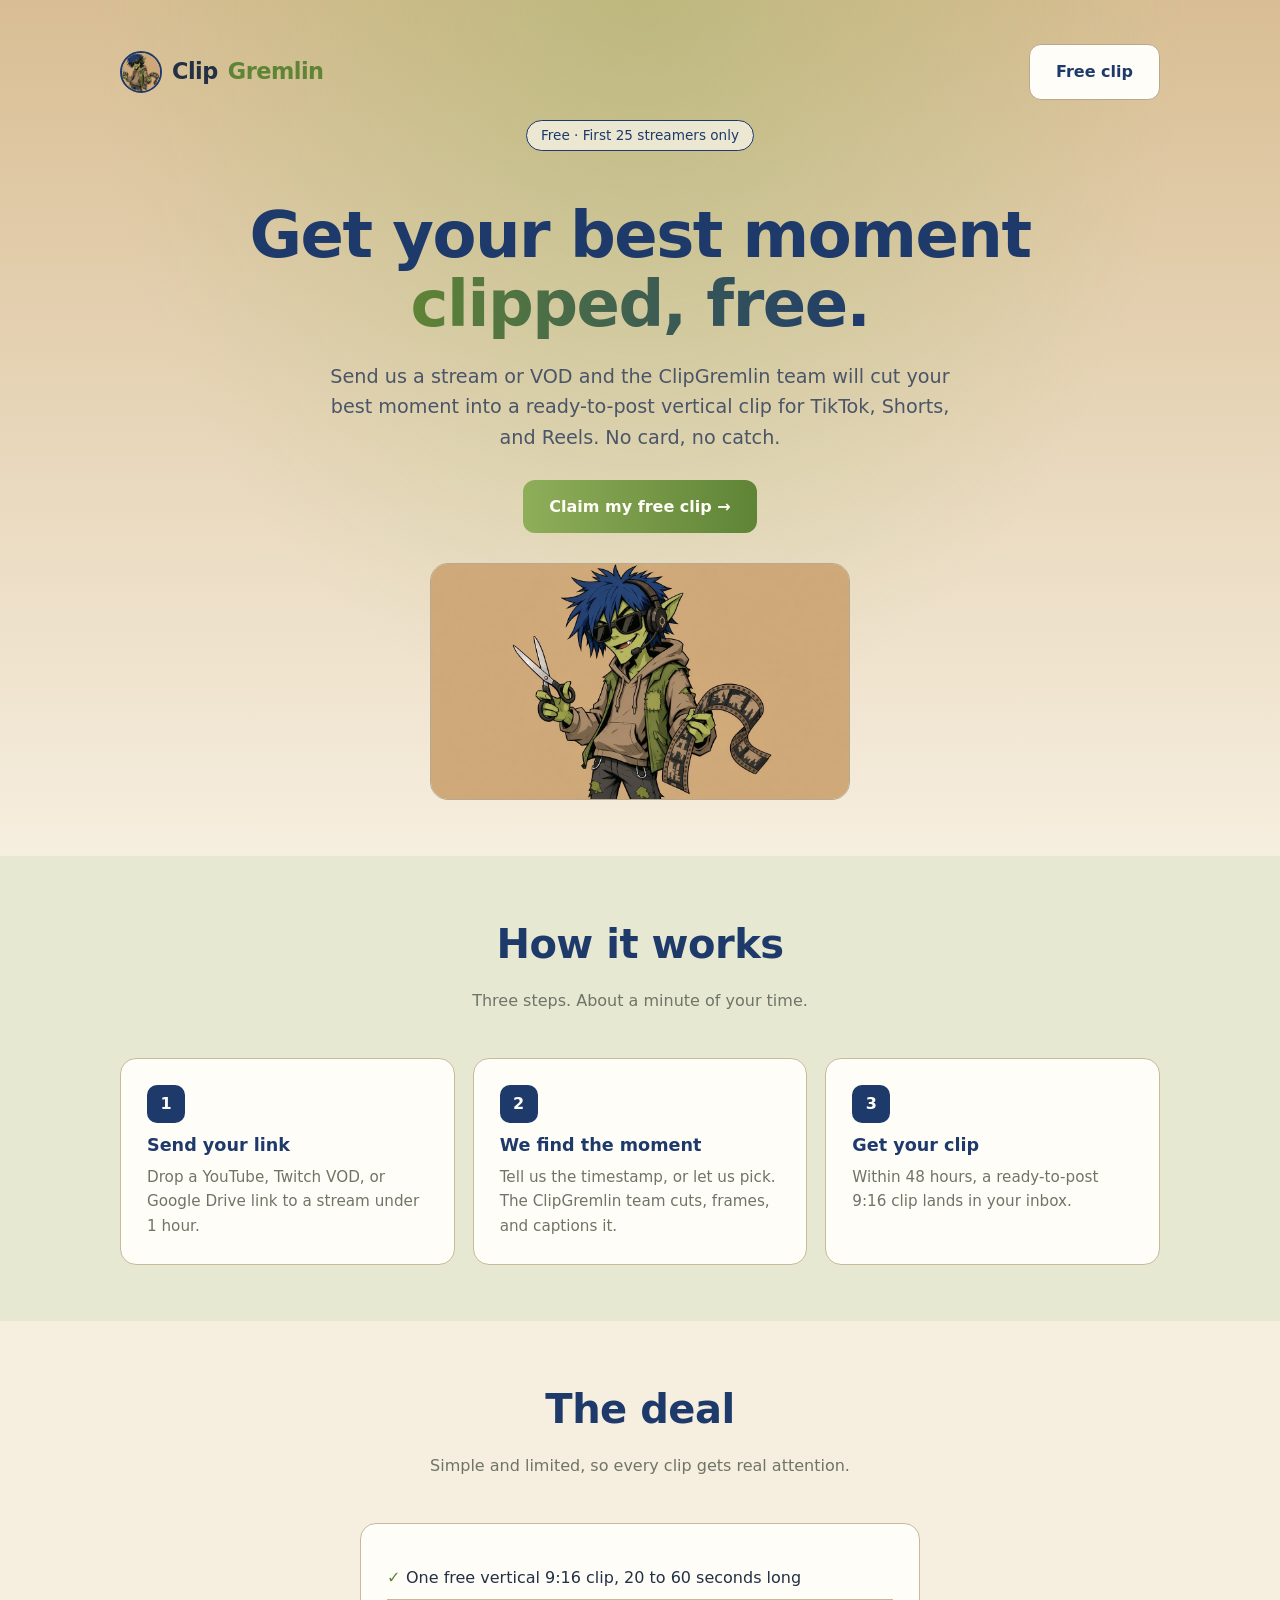
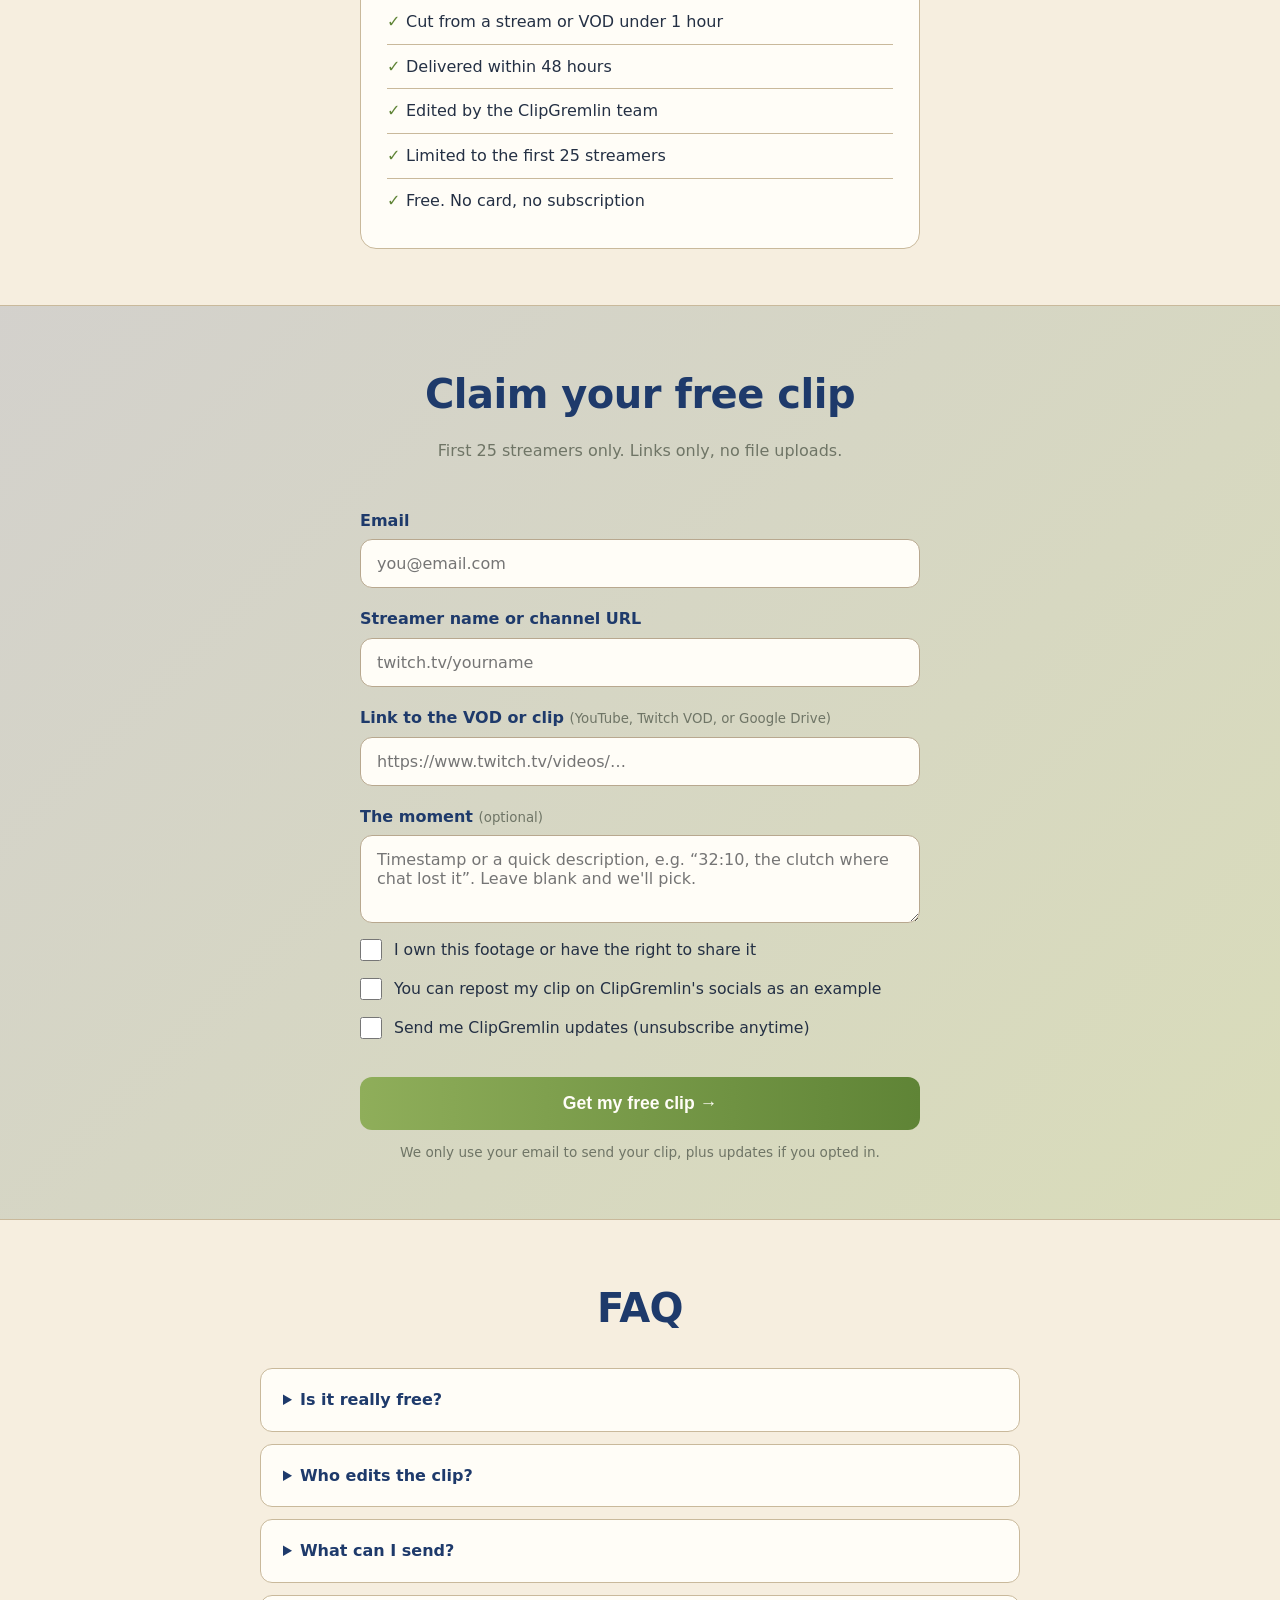
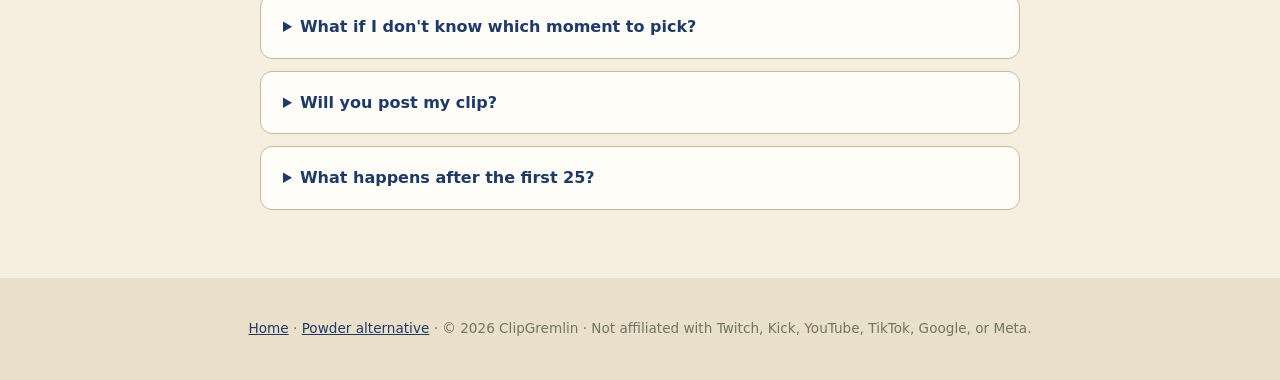
==== free-clip/index.html @ 860db97f "Add free-clip promo page (/free-clip/), homepage banner, sitemap entry [DRAFT, not published]" ====
<!DOCTYPE html><html lang="en"><head><meta charset="utf-8"><meta name="viewport" content="width=device-width,initial-scale=1">
<title>Free Clip for Streamers: Get Your Best Moment Clipped Free | ClipGremlin</title>
<meta name="description" content="Small streamer? Send us a stream or VOD under 1 hour and the ClipGremlin team will cut your best moment into a free 20–60 second vertical clip, delivered within 48 hours. First 25 streamers only.">
<link rel="canonical" href="https://clipgremlin.com/free-clip/">
<meta name="robots" content="index,follow">
<meta name="theme-color" content="#F6EEDF">
<link rel="icon" href="/favicon.ico" sizes="any"><link rel="icon" href="/favicon-32.png" type="image/png" sizes="32x32"><link rel="icon" href="/favicon.png" type="image/png" sizes="64x64"><link rel="apple-touch-icon" href="/apple-touch-icon.png">
<meta property="og:type" content="website"><meta property="og:site_name" content="ClipGremlin"><meta property="og:url" content="https://clipgremlin.com/free-clip/">
<meta property="og:title" content="Get your best moment clipped, free">
<meta property="og:description" content="One free 9:16 clip from your stream, delivered within 48 hours. First 25 streamers only.">
<meta property="og:image" content="https://clipgremlin.com/og-image.png"><meta property="og:image:width" content="1200"><meta property="og:image:height" content="630">
<meta name="twitter:card" content="summary_large_image"><meta name="twitter:site" content="@ClipGremlinHQ">
<meta name="twitter:title" content="Get your best moment clipped, free">
<meta name="twitter:description" content="One free 9:16 clip from your stream, delivered within 48 hours. First 25 streamers only.">
<meta name="twitter:image" content="https://clipgremlin.com/og-image.png">
<style>
:root{--bg:#F6EEDF;--card:#FFFDF7;--line:#C9B99B;--txt:#243044;--mut:#6F7566;--g:#8FAE5A;--p:#1E3A6B;--navy:#1E3A6B;--navy2:#24457E;--sage:#8FAE5A;--olive:#5F8436;--taupe:#B8A88F;--tan:#D9BE94;--charcoal:#2B2F36;--alt:#E6E8D2}
*{box-sizing:border-box;margin:0;padding:0}body{font-family:system-ui,-apple-system,Segoe UI,Roboto,sans-serif;background:var(--bg);color:var(--txt);line-height:1.6}
a{color:var(--olive)}.wrap{max-width:1080px;margin:0 auto;padding:0 20px}section{padding:80px 0}
nav{display:flex;justify-content:space-between;align-items:center;padding:20px 0}.logo{font-weight:900;font-size:1.4rem;letter-spacing:-.5px;color:var(--navy)}.logo span{color:var(--olive)}
.btn{display:inline-block;background:linear-gradient(90deg,var(--sage),var(--olive));color:#FFFDF7;font-weight:800;padding:14px 26px;border-radius:12px;text-decoration:none;border:0;cursor:pointer;font-size:1rem}
.btn:hover{filter:brightness(1.08);background:linear-gradient(90deg,var(--navy),var(--navy2));color:#FFFDF7}.ghost{background:#FFFDF7;border:1px solid var(--taupe);color:var(--navy)}
.hero{text-align:center;padding:70px 0 90px;background:radial-gradient(ellipse at top,rgba(143,174,90,.38),transparent 60%),linear-gradient(180deg,#D9BE94,#F6EEDF)}
.tag{display:inline-block;border:1px solid var(--navy);color:var(--navy);background:rgba(255,253,247,.65);padding:4px 14px;border-radius:99px;font-size:.85rem;margin-bottom:22px}
h1{font-size:clamp(2.2rem,6vw,4rem);line-height:1.08;font-weight:900;letter-spacing:-1.5px;color:var(--navy)}h1 em{font-style:normal;background:linear-gradient(90deg,var(--olive),var(--navy));-webkit-background-clip:text;background-clip:text;color:transparent}
.sub{color:#4A5568;font-size:1.2rem;max-width:640px;margin:22px auto 34px}h2{font-size:clamp(1.7rem,4vw,2.5rem);font-weight:900;text-align:center;margin-bottom:12px;letter-spacing:-.5px;color:var(--navy)}
.lead{text-align:center;color:var(--mut);max-width:620px;margin:0 auto 44px}.grid{display:grid;gap:18px;grid-template-columns:repeat(auto-fit,minmax(240px,1fr))}
.card{background:var(--card);border:1px solid var(--line);border-radius:16px;padding:26px}.card h3{margin:8px 0 6px;font-size:1.1rem;color:var(--navy)}.card p{color:var(--mut);font-size:.95rem}.ic{font-size:1.8rem}
.step{position:relative}.num{width:38px;height:38px;border-radius:10px;background:var(--navy);color:#FFFDF7;display:grid;place-items:center;font-weight:900}
.plats{color:#4A5568;margin-top:26px;font-size:.9rem}.price{max-width:440px;margin:0 auto;text-align:center;border:2px solid var(--olive);box-shadow:0 0 60px rgba(143,174,90,.35)}
.amt{font-size:3.6rem;font-weight:900;color:var(--navy)}.amt small{font-size:1rem;color:var(--mut)}.price ul{list-style:none;text-align:left;margin:22px 0}.price li{padding:6px 0;border-bottom:1px solid var(--line)}.price li:before{content:"✓ ";color:var(--olive);font-weight:900}
details{background:var(--card);border:1px solid var(--line);border-radius:12px;padding:18px 22px;margin-bottom:12px;max-width:760px;margin-left:auto;margin-right:auto}summary{cursor:pointer;font-weight:700;color:var(--navy)}details p{color:var(--mut);margin-top:10px}
form{display:flex;gap:10px;max-width:480px;margin:0 auto;flex-wrap:wrap;justify-content:center}input[type=email],select{flex:1;min-width:220px;padding:14px 16px;border-radius:12px;border:1px solid var(--taupe);background:#FFFDF7;color:var(--txt);font-size:1rem}select{appearance:none;background-image:linear-gradient(45deg,transparent 50%,var(--mut) 50%),linear-gradient(135deg,var(--mut) 50%,transparent 50%);background-position:calc(100% - 18px) calc(50% - 3px),calc(100% - 12px) calc(50% - 3px);background-size:6px 6px,6px 6px;background-repeat:no-repeat;padding-right:36px}
.note{color:var(--mut);font-size:.85rem;margin-top:12px;text-align:center}.cta{background:linear-gradient(135deg,rgba(30,58,107,.16),rgba(143,174,90,.28));border-top:1px solid var(--line);border-bottom:1px solid var(--line)}
footer{padding:40px 0;color:var(--mut);background:#EADFC8;text-align:center;font-size:.85rem}footer a{color:var(--navy)}.alt{background:var(--alt)}
.logo{display:flex;align-items:center;gap:10px}.logo-mark{width:42px;height:42px;border-radius:50%;object-fit:cover;border:2px solid var(--navy);flex:none}.hero-mascot{display:block;width:min(680px,100%);height:auto;margin:38px auto 0;border-radius:20px;border:1px solid var(--taupe)}
.clips{display:grid;gap:22px;grid-template-columns:repeat(3,1fr);max-width:900px;margin:0 auto}.clip{padding:12px;text-align:center}.clip video{display:block;width:100%;height:auto;aspect-ratio:9/16;border-radius:12px;background:var(--charcoal);object-fit:cover}.clip h3{margin:12px 0 2px}@media(max-width:700px){.clips{grid-template-columns:1fr;max-width:340px}}

.fc-hero{padding:24px 0 56px}.fc-hero h1{margin-top:28px}.fc-hero .sub{margin-bottom:26px}
.fc-mascot{display:block;width:min(420px,88%);height:auto;margin:30px auto 0;border-radius:18px;border:1px solid var(--taupe)}
section{padding:56px 0}
.terms{max-width:560px;margin:0 auto}.terms ul{list-style:none;margin:6px 0 0}.terms li{padding:9px 0;border-bottom:1px solid var(--line)}.terms li:last-child{border-bottom:0}.terms li:before{content:"✓ ";color:var(--olive);font-weight:900}
.fc-form{display:block;max-width:560px;margin:0 auto;text-align:left}
.fc-form label.f{display:block;font-weight:700;color:var(--navy);margin:18px 0 6px}.fc-form label.f small{font-weight:400;color:var(--mut)}
.fc-form input[type=email],.fc-form input[type=text],.fc-form input[type=url],.fc-form textarea{display:block;width:100%;min-width:0;padding:14px 16px;border-radius:12px;border:1px solid var(--taupe);background:#FFFDF7;color:var(--txt);font-size:1rem;font-family:inherit}
.fc-form textarea{min-height:88px;resize:vertical}
.fc-form input:focus,.fc-form textarea:focus{outline:2px solid var(--sage);outline-offset:1px}
.chk{display:flex;gap:12px;align-items:flex-start;margin:14px 0;color:var(--txt);font-size:.98rem;cursor:pointer}.chk input{width:22px;height:22px;flex:none;margin-top:2px;accent-color:var(--olive)}
.fc-form .btn{width:100%;margin-top:22px;font-size:1.1rem;padding:16px}
.fc-err{display:none;color:#A33B2B;font-weight:700;margin-top:12px;text-align:center}
.thanks{display:none;max-width:560px;margin:0 auto;text-align:center}.thanks h3{font-size:1.5rem;color:var(--navy);margin:8px 0}
.hp{position:absolute;left:-9999px}
.navcta{white-space:nowrap}
@media(max-width:600px){.navcta{padding:12px 18px}section{padding:44px 0}.fc-hero{padding-bottom:40px}.fc-hero h1{margin-top:18px}.card{padding:20px}}
</style></head><body>
<header class="hero fc-hero"><div class="wrap">
<nav><a class="logo" href="/" style="color:inherit;text-decoration:none"><img class="logo-mark" src="/assets/mascot-avatar.jpg" alt="ClipGremlin mascot" width="42" height="42">Clip<span>Gremlin</span></a><a class="btn ghost navcta" href="#claim">Free clip</a></nav>
<div class="tag">Free · First 25 streamers only</div>
<h1>Get your best moment<br><em>clipped, free.</em></h1>
<p class="sub">Send us a stream or VOD and the ClipGremlin team will cut your best moment into a ready-to-post vertical clip for TikTok, Shorts, and Reels. No card, no catch.</p>
<a class="btn" href="#claim">Claim my free clip →</a>
<img class="fc-mascot" src="/assets/mascot-full.jpg" alt="ClipGremlin mascot: a navy-haired gremlin wearing a gaming headset, holding scissors and a strip of film" width="1280" height="720" decoding="async">
</div></header>

<section class="alt"><div class="wrap"><h2>How it works</h2><p class="lead">Three steps. About a minute of your time.</p><div class="grid">
<div class="card step"><div class="num">1</div><h3>Send your link</h3><p>Drop a YouTube, Twitch VOD, or Google Drive link to a stream under 1 hour.</p></div>
<div class="card step"><div class="num">2</div><h3>We find the moment</h3><p>Tell us the timestamp, or let us pick. The ClipGremlin team cuts, frames, and captions it.</p></div>
<div class="card step"><div class="num">3</div><h3>Get your clip</h3><p>Within 48 hours, a ready-to-post 9:16 clip lands in your inbox.</p></div>
</div></div></section>

<section><div class="wrap"><h2>The deal</h2><p class="lead">Simple and limited, so every clip gets real attention.</p>
<div class="card terms"><ul>
<li>One free vertical 9:16 clip, 20 to 60 seconds long</li>
<li>Cut from a stream or VOD under 1 hour</li>
<li>Delivered within 48 hours</li>
<li>Edited by the ClipGremlin team</li>
<li>Limited to the first 25 streamers</li>
<li>Free. No card, no subscription</li>
</ul></div></div></section>

<section class="cta" id="claim"><div class="wrap"><h2>Claim your free clip</h2><p class="lead">First 25 streamers only. Links only, no file uploads.</p>
<form class="fc-form" id="free-clip-form" action="https://formspree.io/f/meaevkgp" method="POST">
<input type="hidden" name="_subject" value="FREE CLIP request">
<input type="hidden" name="source" value="free-clip-promo">
<input type="hidden" name="utm_source" id="utm_source" value="">
<input type="hidden" name="utm_medium" id="utm_medium" value="">
<input type="hidden" name="utm_campaign" id="utm_campaign" value="">
<input type="text" name="_gotcha" class="hp" tabindex="-1" autocomplete="off" aria-hidden="true">

<label class="f" for="fc-email">Email</label>
<input id="fc-email" type="email" name="email" placeholder="you@email.com" autocomplete="email" required>

<label class="f" for="fc-channel">Streamer name or channel URL</label>
<input id="fc-channel" type="text" name="channel" placeholder="twitch.tv/yourname" required>

<label class="f" for="fc-vod">Link to the VOD or clip <small>(YouTube, Twitch VOD, or Google Drive)</small></label>
<input id="fc-vod" type="url" name="vod_link" inputmode="url" placeholder="https://www.twitch.tv/videos/…" required
 pattern="https?://([a-zA-Z0-9\-]+\.)?(youtube\.com|youtu\.be|twitch\.tv|drive\.google\.com)/.+"
 title="Please use a YouTube, Twitch VOD, or Google Drive link">

<label class="f" for="fc-moment">The moment <small>(optional)</small></label>
<textarea id="fc-moment" name="moment" placeholder="Timestamp or a quick description, e.g. “32:10, the clutch where chat lost it”. Leave blank and we'll pick."></textarea>

<label class="chk"><input type="checkbox" name="rights_confirmed" value="yes" required> <span>I own this footage or have the right to share it</span></label>
<label class="chk"><input type="checkbox" name="repost_ok" value="yes"> <span>You can repost my clip on ClipGremlin's socials as an example</span></label>
<label class="chk"><input type="checkbox" name="updates_opt_in" value="yes"> <span>Send me ClipGremlin updates (unsubscribe anytime)</span></label>

<button class="btn" type="submit" id="fc-submit">Get my free clip →</button>
<p class="fc-err" id="fc-err" role="alert">Something went wrong. Please try again, or DM us on X @ClipGremlinHQ.</p>
<p class="note">We only use your email to send your clip, plus updates if you opted in.</p>
</form>
<div class="card thanks" id="fc-thanks" role="status" aria-live="polite" tabindex="-1"><div class="ic">🎬</div><h3>Got it! We'll send your clip within 48 hours.</h3><p class="note">Keep an eye on your inbox (and your spam folder, just in case).</p></div>
</div></section>

<section><div class="wrap"><h2>FAQ</h2><div style="margin-top:28px">
<details><summary>Is it really free?</summary><p>Yes. No card, no subscription, nothing to cancel. It's one clip so you can see the kind of edits we make.</p></details>
<details><summary>Who edits the clip?</summary><p>The ClipGremlin team edits every free clip. ClipGremlin's automatic clipping isn't live yet (we're waitlist only), so this is a hand-made preview of the style we're building.</p></details>
<details><summary>What can I send?</summary><p>A YouTube, Twitch VOD, or Google Drive link to a stream or VOD under 1 hour. Make sure the link is public or viewable by anyone with the link. We don't take file uploads.</p></details>
<details><summary>What if I don't know which moment to pick?</summary><p>Leave the moment field blank and we'll find the best one for you.</p></details>
<details><summary>Will you post my clip?</summary><p>Only if you tick the repost box. Either way, the clip is yours to post wherever you like.</p></details>
<details><summary>What happens after the first 25?</summary><p>The offer closes. You can still <a href="/#waitlist">join the waitlist</a> to hear when ClipGremlin launches.</p></details>
</div></div></section>

<footer><a href="/">Home</a> · <a href="/powder-alternative/">Powder alternative</a> · © 2026 ClipGremlin · Not affiliated with Twitch, Kick, YouTube, TikTok, Google, or Meta.</footer>
<script>
(function(){
  var q=new URLSearchParams(location.search);
  ['utm_source','utm_medium','utm_campaign'].forEach(function(k){var el=document.getElementById(k);if(el)el.value=q.get(k)||'';});
  var f=document.getElementById('free-clip-form'),btn=document.getElementById('fc-submit'),err=document.getElementById('fc-err'),ty=document.getElementById('fc-thanks');
  function thanks(){f.style.display='none';ty.style.display='block';ty.focus();}
  if(location.hash==='#thanks'){thanks();}
  f.addEventListener('submit',function(e){
    e.preventDefault();err.style.display='none';btn.disabled=true;btn.textContent='Sending…';
    fetch(f.action,{method:'POST',body:new FormData(f),headers:{'Accept':'application/json'}})
      .then(function(r){if(r.ok){thanks();}else{throw new Error('bad');}})
      .catch(function(){err.style.display='block';btn.disabled=false;btn.textContent='Get my free clip →';});
  });
})();
</script>
<script data-goatcounter="https://clipgremlin.goatcounter.com/count" async src="//gc.zgo.at/count.js"></script></body></html>
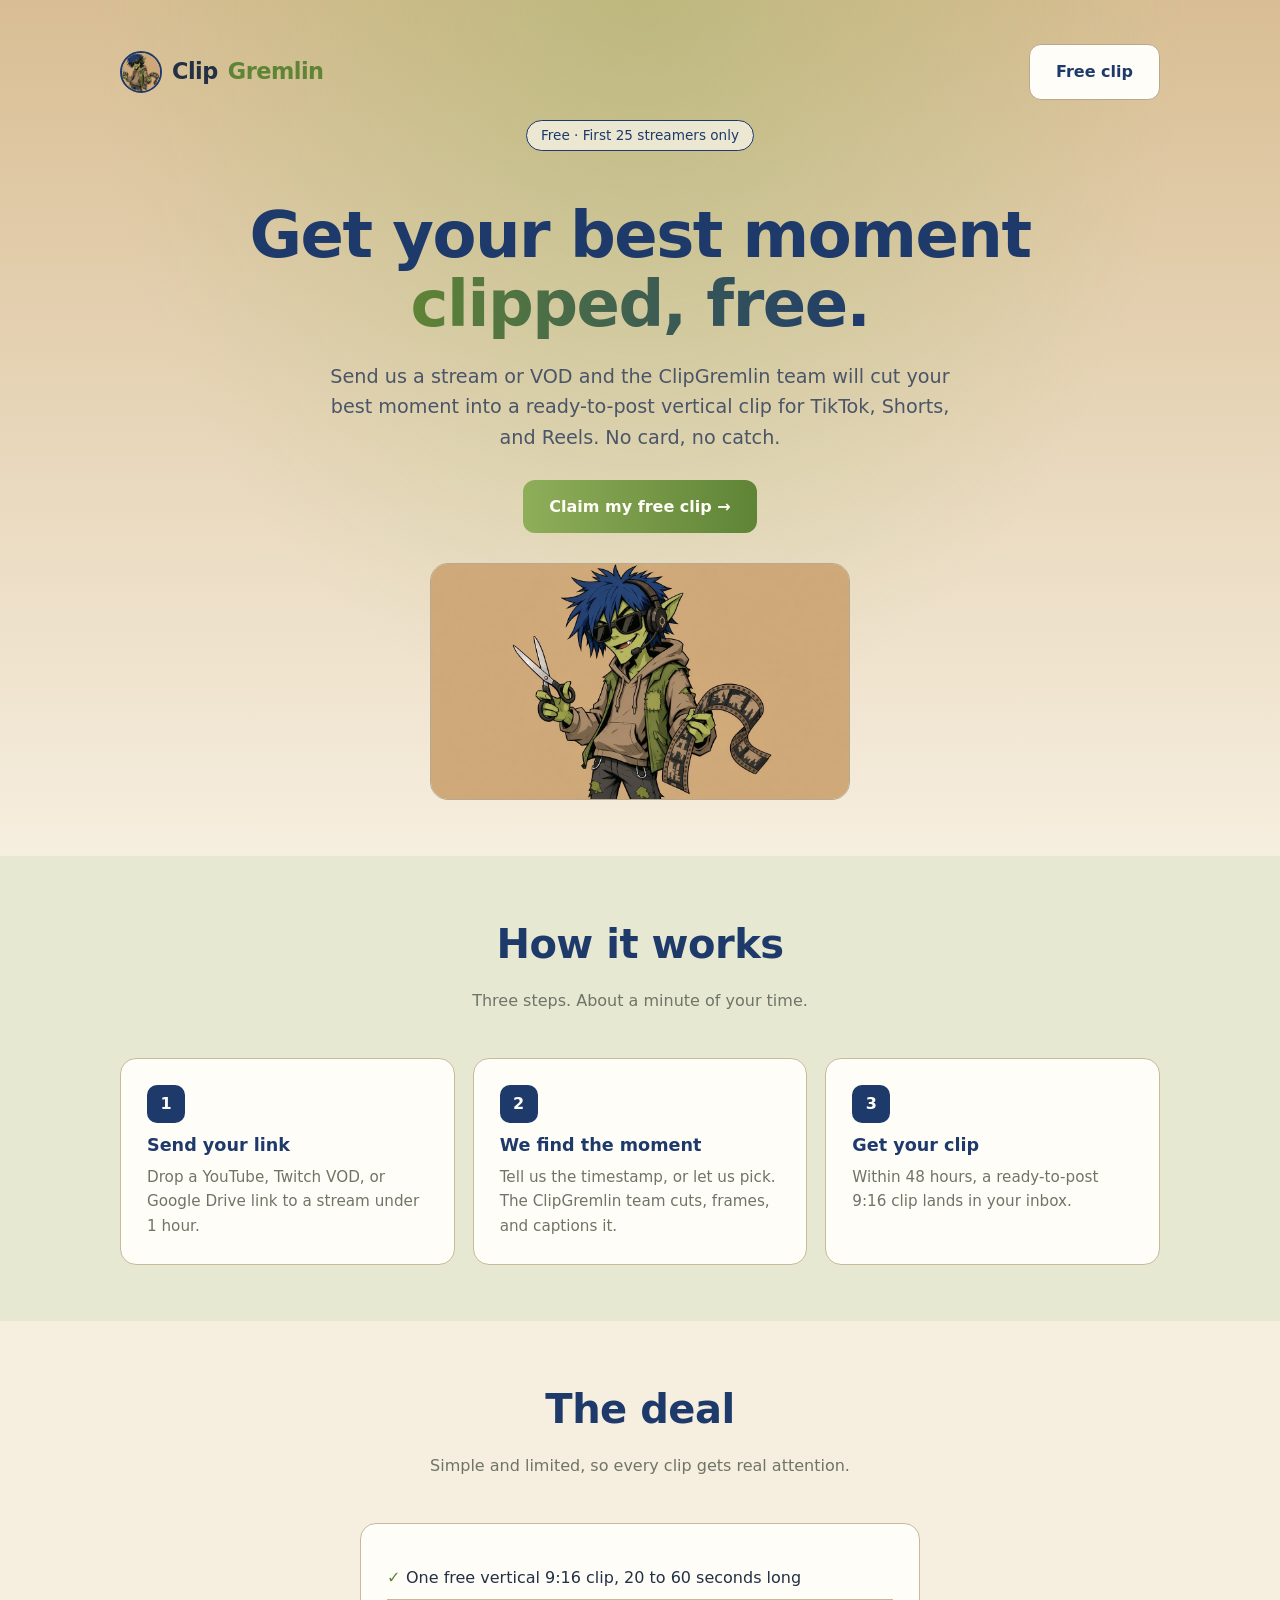
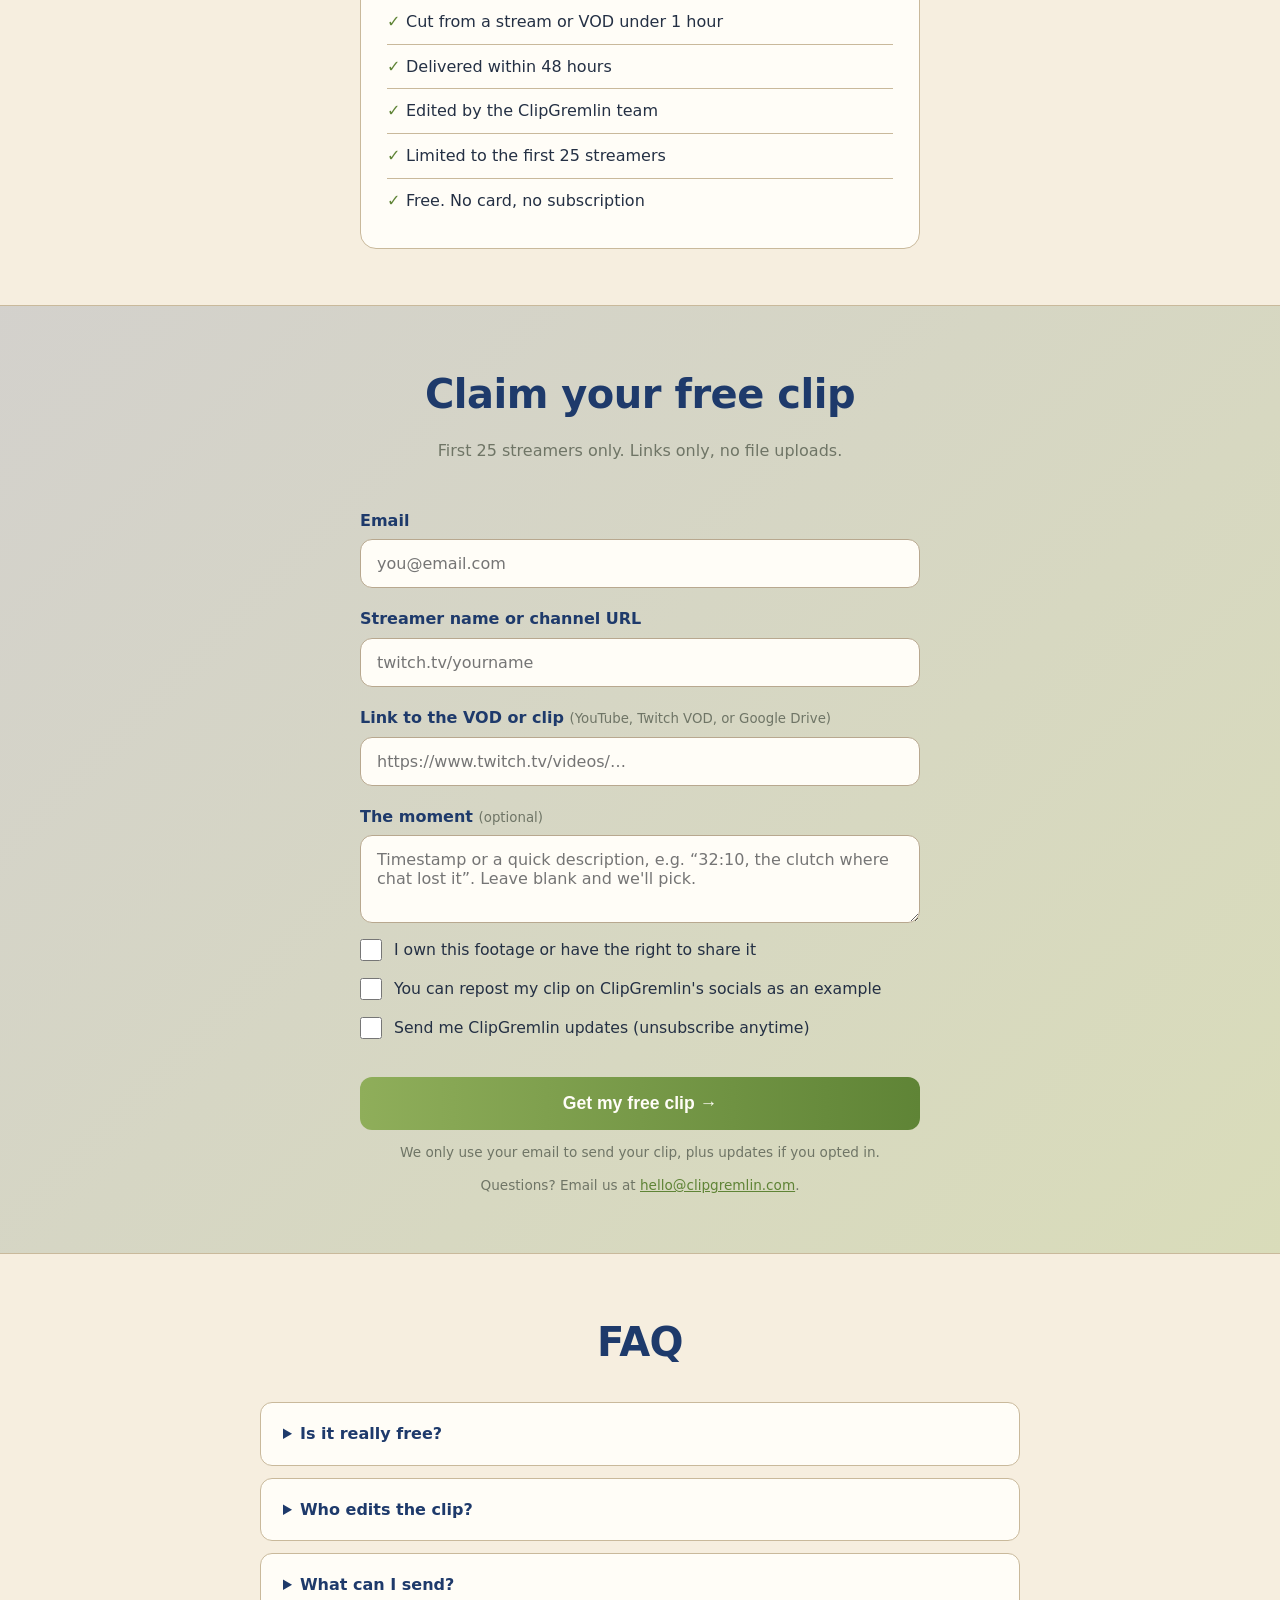
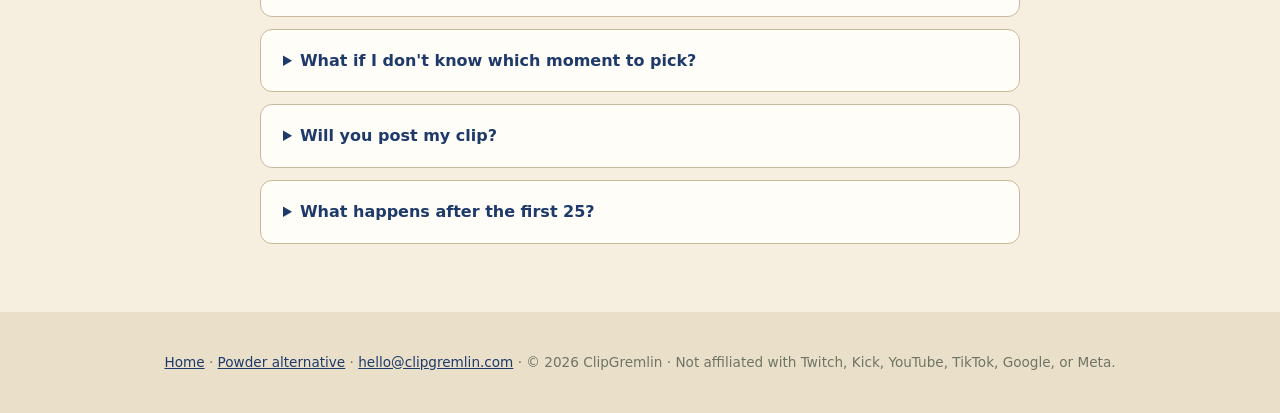
==== commit 4ac6aed2: "Add hello@clipgremlin.com contact email to footer and /free-clip/" ====
--- a/free-clip/index.html
+++ b/free-clip/index.html
@@ -110,6 +110,7 @@
 <p class="note">We only use your email to send your clip, plus updates if you opted in.</p>
 </form>
 <div class="card thanks" id="fc-thanks" role="status" aria-live="polite" tabindex="-1"><div class="ic">🎬</div><h3>Got it! We'll send your clip within 48 hours.</h3><p class="note">Keep an eye on your inbox (and your spam folder, just in case).</p></div>
+<p class="note">Questions? Email us at <a href="mailto:hello@clipgremlin.com">hello@clipgremlin.com</a>.</p>
 </div></section>
 
 <section><div class="wrap"><h2>FAQ</h2><div style="margin-top:28px">
@@ -121,7 +122,7 @@
 <details><summary>What happens after the first 25?</summary><p>The offer closes. You can still <a href="/#waitlist">join the waitlist</a> to hear when ClipGremlin launches.</p></details>
 </div></div></section>
 
-<footer><a href="/">Home</a> · <a href="/powder-alternative/">Powder alternative</a> · © 2026 ClipGremlin · Not affiliated with Twitch, Kick, YouTube, TikTok, Google, or Meta.</footer>
+<footer><a href="/">Home</a> · <a href="/powder-alternative/">Powder alternative</a> · <a href="mailto:hello@clipgremlin.com">hello@clipgremlin.com</a> · © 2026 ClipGremlin · Not affiliated with Twitch, Kick, YouTube, TikTok, Google, or Meta.</footer>
 <script>
 (function(){
   var q=new URLSearchParams(location.search);
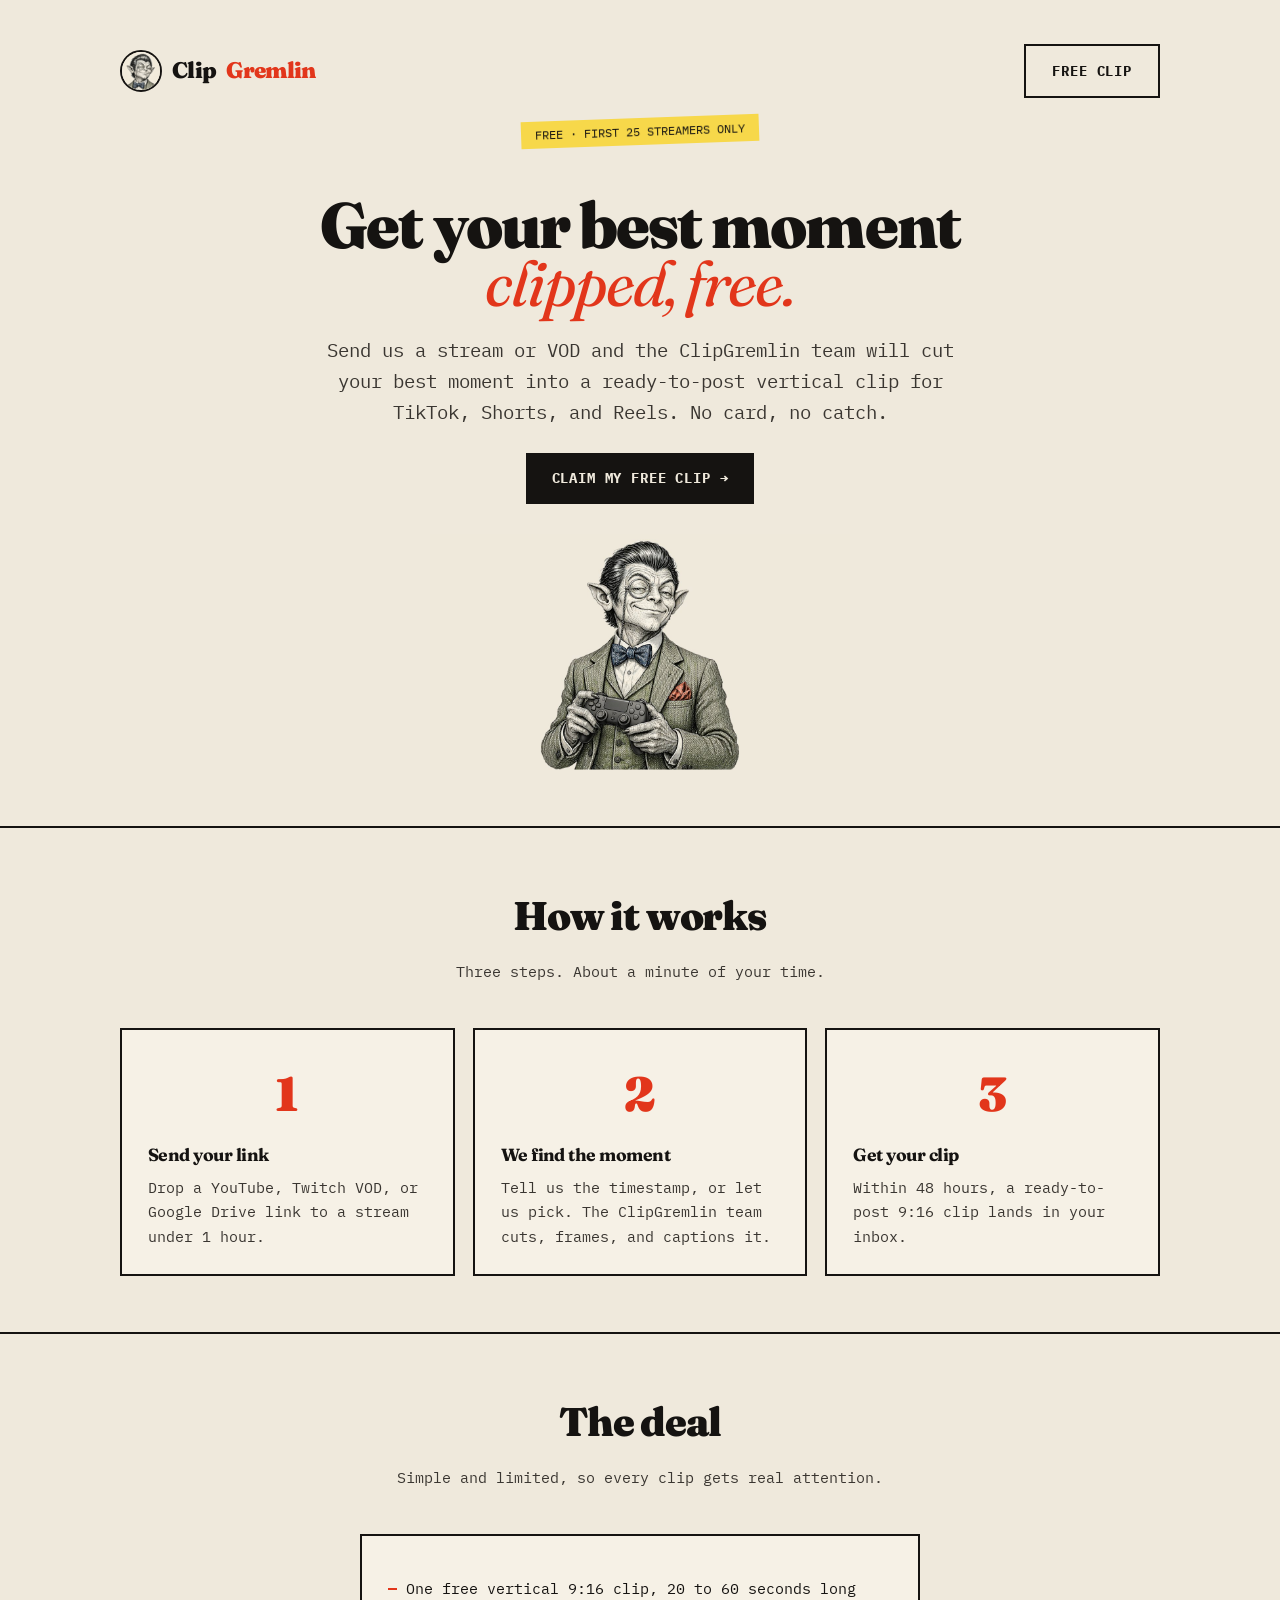
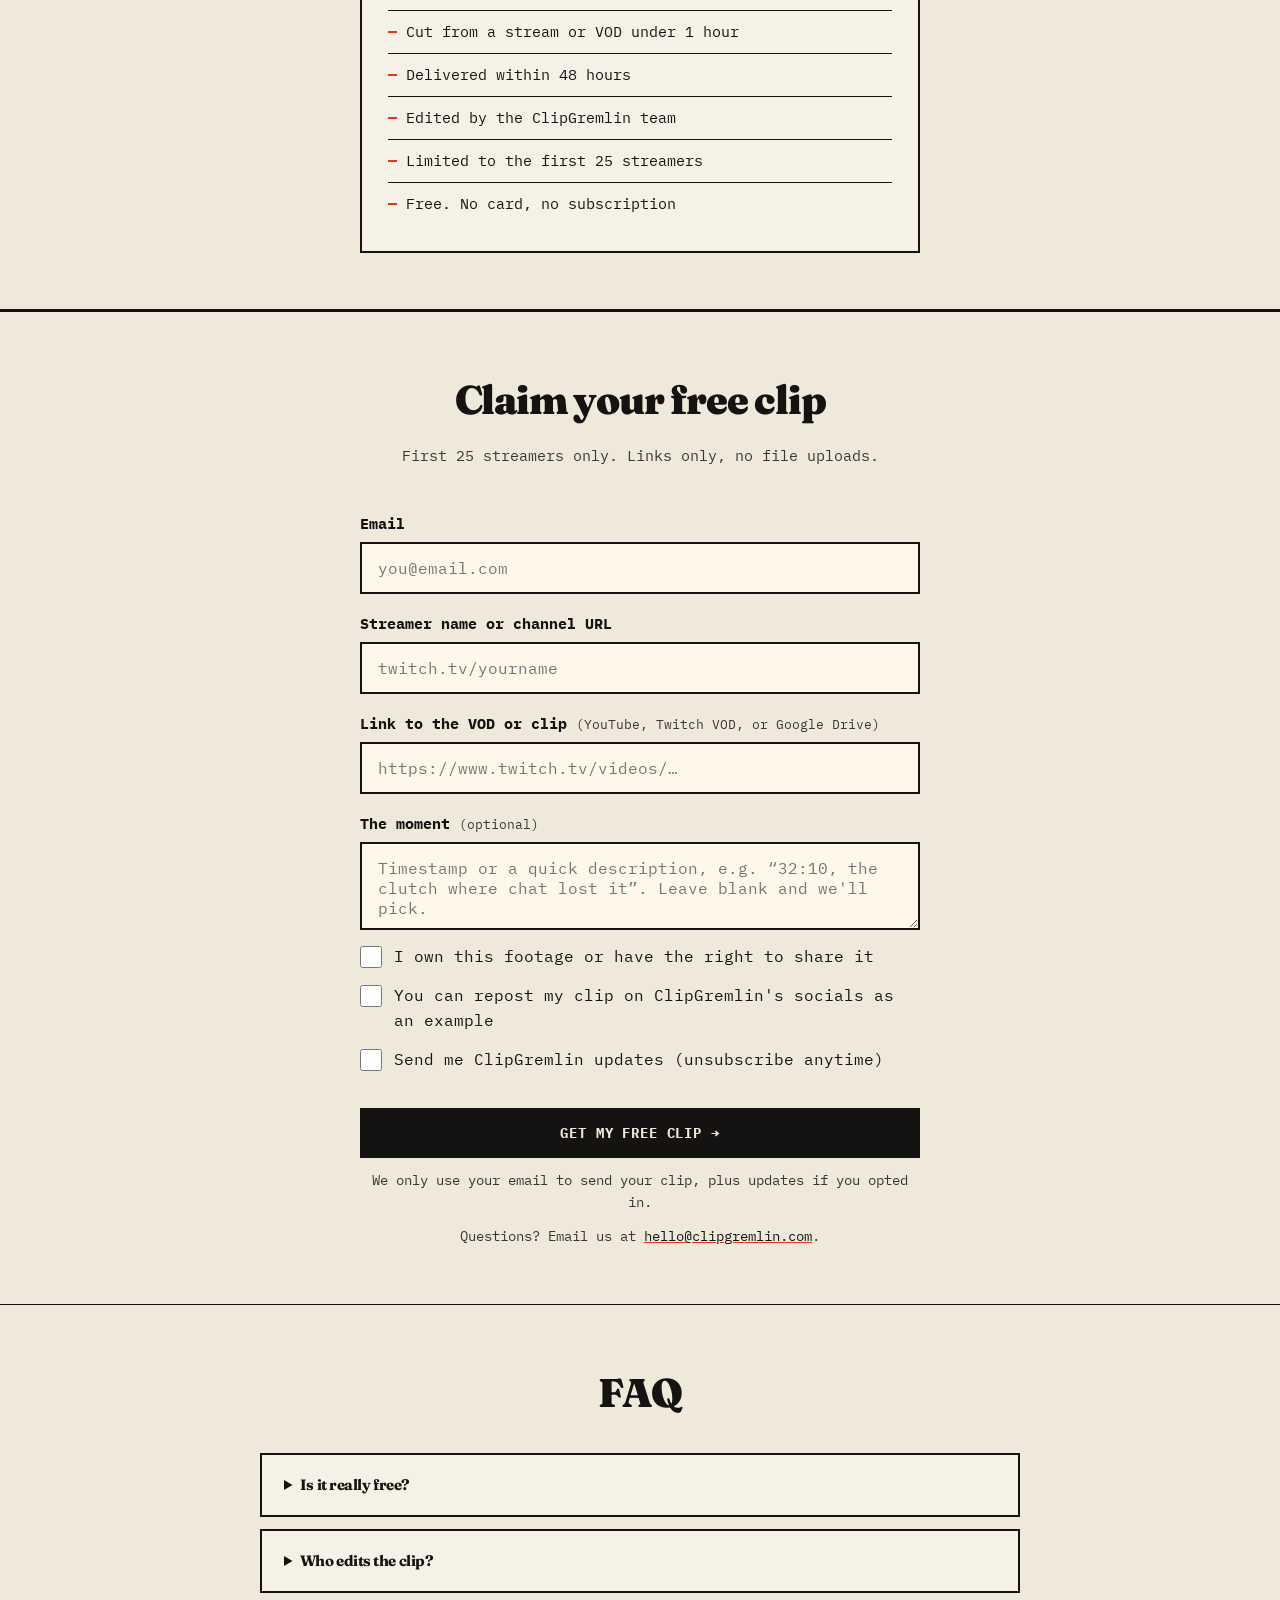
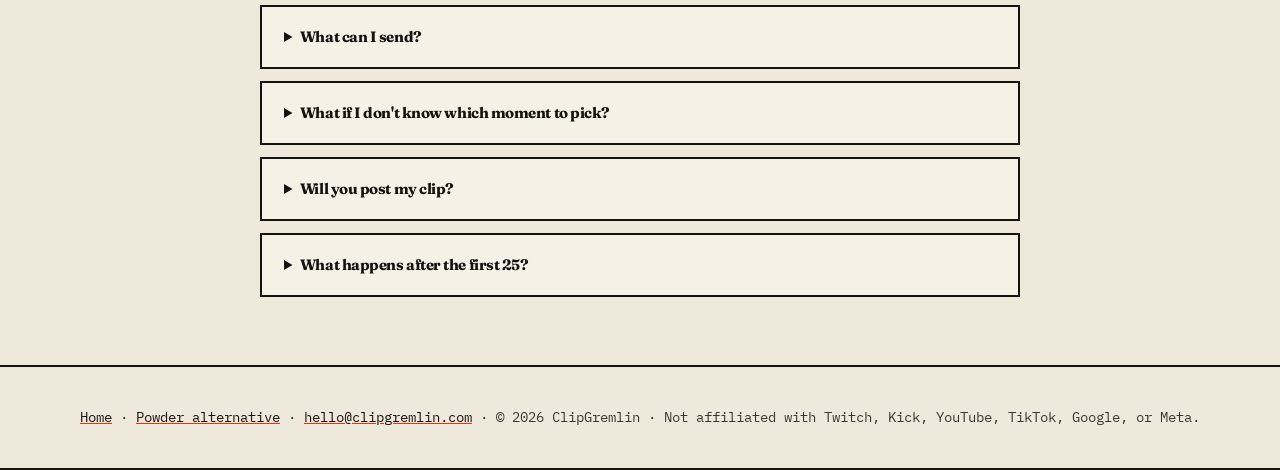
==== commit 24174772: "Redesign: zine-style homepage, Sir Gremlington mascot, new favicons/OG, restyle free-clip/404/powder" ====
--- a/free-clip/index.html
+++ b/free-clip/index.html
@@ -3,7 +3,7 @@
 <meta name="description" content="Small streamer? Send us a stream or VOD under 1 hour and the ClipGremlin team will cut your best moment into a free 20–60 second vertical clip, delivered within 48 hours. First 25 streamers only.">
 <link rel="canonical" href="https://clipgremlin.com/free-clip/">
 <meta name="robots" content="index,follow">
-<meta name="theme-color" content="#F6EEDF">
+<meta name="theme-color" content="#efe9dc">
 <link rel="icon" href="/favicon.ico" sizes="any"><link rel="icon" href="/favicon-32.png" type="image/png" sizes="32x32"><link rel="icon" href="/favicon.png" type="image/png" sizes="64x64"><link rel="apple-touch-icon" href="/apple-touch-icon.png">
 <meta property="og:type" content="website"><meta property="og:site_name" content="ClipGremlin"><meta property="og:url" content="https://clipgremlin.com/free-clip/">
 <meta property="og:title" content="Get your best moment clipped, free">
@@ -14,13 +14,13 @@
 <meta name="twitter:description" content="One free 9:16 clip from your stream, delivered within 48 hours. First 25 streamers only.">
 <meta name="twitter:image" content="https://clipgremlin.com/og-image.png">
 <style>
-:root{--bg:#F6EEDF;--card:#FFFDF7;--line:#C9B99B;--txt:#243044;--mut:#6F7566;--g:#8FAE5A;--p:#1E3A6B;--navy:#1E3A6B;--navy2:#24457E;--sage:#8FAE5A;--olive:#5F8436;--taupe:#B8A88F;--tan:#D9BE94;--charcoal:#2B2F36;--alt:#E6E8D2}
+:root{--bg:#efe9dc;--card:#FFFDF7;--line:#C9B99B;--txt:#243044;--mut:#6F7566;--g:#8FAE5A;--p:#1E3A6B;--navy:#1E3A6B;--navy2:#24457E;--sage:#8FAE5A;--olive:#5F8436;--taupe:#B8A88F;--tan:#D9BE94;--charcoal:#2B2F36;--alt:#E6E8D2}
 *{box-sizing:border-box;margin:0;padding:0}body{font-family:system-ui,-apple-system,Segoe UI,Roboto,sans-serif;background:var(--bg);color:var(--txt);line-height:1.6}
 a{color:var(--olive)}.wrap{max-width:1080px;margin:0 auto;padding:0 20px}section{padding:80px 0}
 nav{display:flex;justify-content:space-between;align-items:center;padding:20px 0}.logo{font-weight:900;font-size:1.4rem;letter-spacing:-.5px;color:var(--navy)}.logo span{color:var(--olive)}
 .btn{display:inline-block;background:linear-gradient(90deg,var(--sage),var(--olive));color:#FFFDF7;font-weight:800;padding:14px 26px;border-radius:12px;text-decoration:none;border:0;cursor:pointer;font-size:1rem}
 .btn:hover{filter:brightness(1.08);background:linear-gradient(90deg,var(--navy),var(--navy2));color:#FFFDF7}.ghost{background:#FFFDF7;border:1px solid var(--taupe);color:var(--navy)}
-.hero{text-align:center;padding:70px 0 90px;background:radial-gradient(ellipse at top,rgba(143,174,90,.38),transparent 60%),linear-gradient(180deg,#D9BE94,#F6EEDF)}
+.hero{text-align:center;padding:70px 0 90px;background:radial-gradient(ellipse at top,rgba(143,174,90,.38),transparent 60%),linear-gradient(180deg,#D9BE94,#efe9dc)}
 .tag{display:inline-block;border:1px solid var(--navy);color:var(--navy);background:rgba(255,253,247,.65);padding:4px 14px;border-radius:99px;font-size:.85rem;margin-bottom:22px}
 h1{font-size:clamp(2.2rem,6vw,4rem);line-height:1.08;font-weight:900;letter-spacing:-1.5px;color:var(--navy)}h1 em{font-style:normal;background:linear-gradient(90deg,var(--olive),var(--navy));-webkit-background-clip:text;background-clip:text;color:transparent}
 .sub{color:#4A5568;font-size:1.2rem;max-width:640px;margin:22px auto 34px}h2{font-size:clamp(1.7rem,4vw,2.5rem);font-weight:900;text-align:center;margin-bottom:12px;letter-spacing:-.5px;color:var(--navy)}
@@ -52,14 +52,14 @@
 .hp{position:absolute;left:-9999px}
 .navcta{white-space:nowrap}
 @media(max-width:600px){.navcta{padding:12px 18px}section{padding:44px 0}.fc-hero{padding-bottom:40px}.fc-hero h1{margin-top:18px}.card{padding:20px}}
-</style></head><body>
+</style><link rel="preconnect" href="https://fonts.googleapis.com"><link href="https://fonts.googleapis.com/css2?family=Fraunces:ital,opsz,wght@0,9..144,800;0,9..144,900;1,9..144,400&family=IBM+Plex+Mono:wght@400;600&display=swap" rel="stylesheet"><link rel="stylesheet" href="/zine.css"></head><body>
 <header class="hero fc-hero"><div class="wrap">
-<nav><a class="logo" href="/" style="color:inherit;text-decoration:none"><img class="logo-mark" src="/assets/mascot-avatar.jpg" alt="ClipGremlin mascot" width="42" height="42">Clip<span>Gremlin</span></a><a class="btn ghost navcta" href="#claim">Free clip</a></nav>
+<nav><a class="logo" href="/" style="color:inherit;text-decoration:none"><img class="logo-mark" src="/assets/mascot-avatar.jpg" alt="Sir Gremlington" width="42" height="42">Clip<span>Gremlin</span></a><a class="btn ghost navcta" href="#claim">Free clip</a></nav>
 <div class="tag">Free · First 25 streamers only</div>
 <h1>Get your best moment<br><em>clipped, free.</em></h1>
 <p class="sub">Send us a stream or VOD and the ClipGremlin team will cut your best moment into a ready-to-post vertical clip for TikTok, Shorts, and Reels. No card, no catch.</p>
 <a class="btn" href="#claim">Claim my free clip →</a>
-<img class="fc-mascot" src="/assets/mascot-full.jpg" alt="ClipGremlin mascot: a navy-haired gremlin wearing a gaming headset, holding scissors and a strip of film" width="1280" height="720" decoding="async">
+<img class="fc-mascot" src="/assets/mascot-full.jpg" alt="Sir Gremlington, the ClipGremlin mascot: an ink-drawn gremlin in a tweed suit holding a controller" width="1280" height="720" decoding="async">
 </div></header>
 
 <section class="alt"><div class="wrap"><h2>How it works</h2><p class="lead">Three steps. About a minute of your time.</p><div class="grid">
--- a/zine.css
+++ b/zine.css
@@ -0,0 +1,22 @@
+/* ClipGremlin zine overrides for secondary pages */
+:root{--bg:#efe9dc;--card:#f6f1e6;--line:#151311;--txt:#151311;--mut:#3a3631;--navy:#151311;--olive:#e2361b;--sage:#151311;--taupe:#151311;--alt:#e7e0d0}
+body{font-family:"IBM Plex Mono",monospace!important;background:#efe9dc!important;color:#151311;font-size:15px}
+a{color:#151311;text-decoration-color:#e2361b}
+h1,h2,h3,.amt,.logo,summary{font-family:Fraunces,serif!important;color:#151311!important;letter-spacing:-.03em!important}
+h1{font-weight:900!important;line-height:.92!important}
+h1 em{background:none!important;-webkit-background-clip:initial!important;color:#e2361b!important;font-style:italic!important;font-weight:400!important}
+.hero,.cta,.alt,footer{background:#efe9dc!important;box-shadow:none!important}
+section,.hero,footer{border-bottom:2px solid #151311}
+.wrap{max-width:1080px}
+.btn{background:#151311!important;color:#efe9dc!important;border-radius:0!important;font-family:"IBM Plex Mono",monospace;text-transform:uppercase;letter-spacing:.06em;font-size:14px!important;filter:none!important}
+.btn:hover{background:#e2361b!important}
+.ghost{background:transparent!important;color:#151311!important;border:2px solid #151311!important}
+.card,details,.price{background:#f6f1e6!important;border:2px solid #151311!important;border-radius:0!important;box-shadow:none!important}
+.tag{border-radius:0!important;background:#f7d84a!important;border:0!important;color:#151311!important;text-transform:uppercase;font-size:12px!important;transform:rotate(-2deg)}
+.num{background:none!important;color:#e2361b!important;font-family:Fraunces,serif;font-size:48px;width:auto!important;height:auto!important;border-radius:0!important}
+.ic{display:none}
+.terms li:before,.price li:before{content:"— "!important;color:#e2361b!important}
+input,select,textarea{border-radius:0!important;border:2px solid #151311!important;background:#fff8ea!important;font-family:"IBM Plex Mono",monospace!important}
+.logo-mark{border:2px solid #151311!important}
+.fc-mascot,.hero-mascot{border:0!important;border-radius:0!important;background:none}
+.sub,.lead,.note,details p,.card p{color:#3a3631!important}
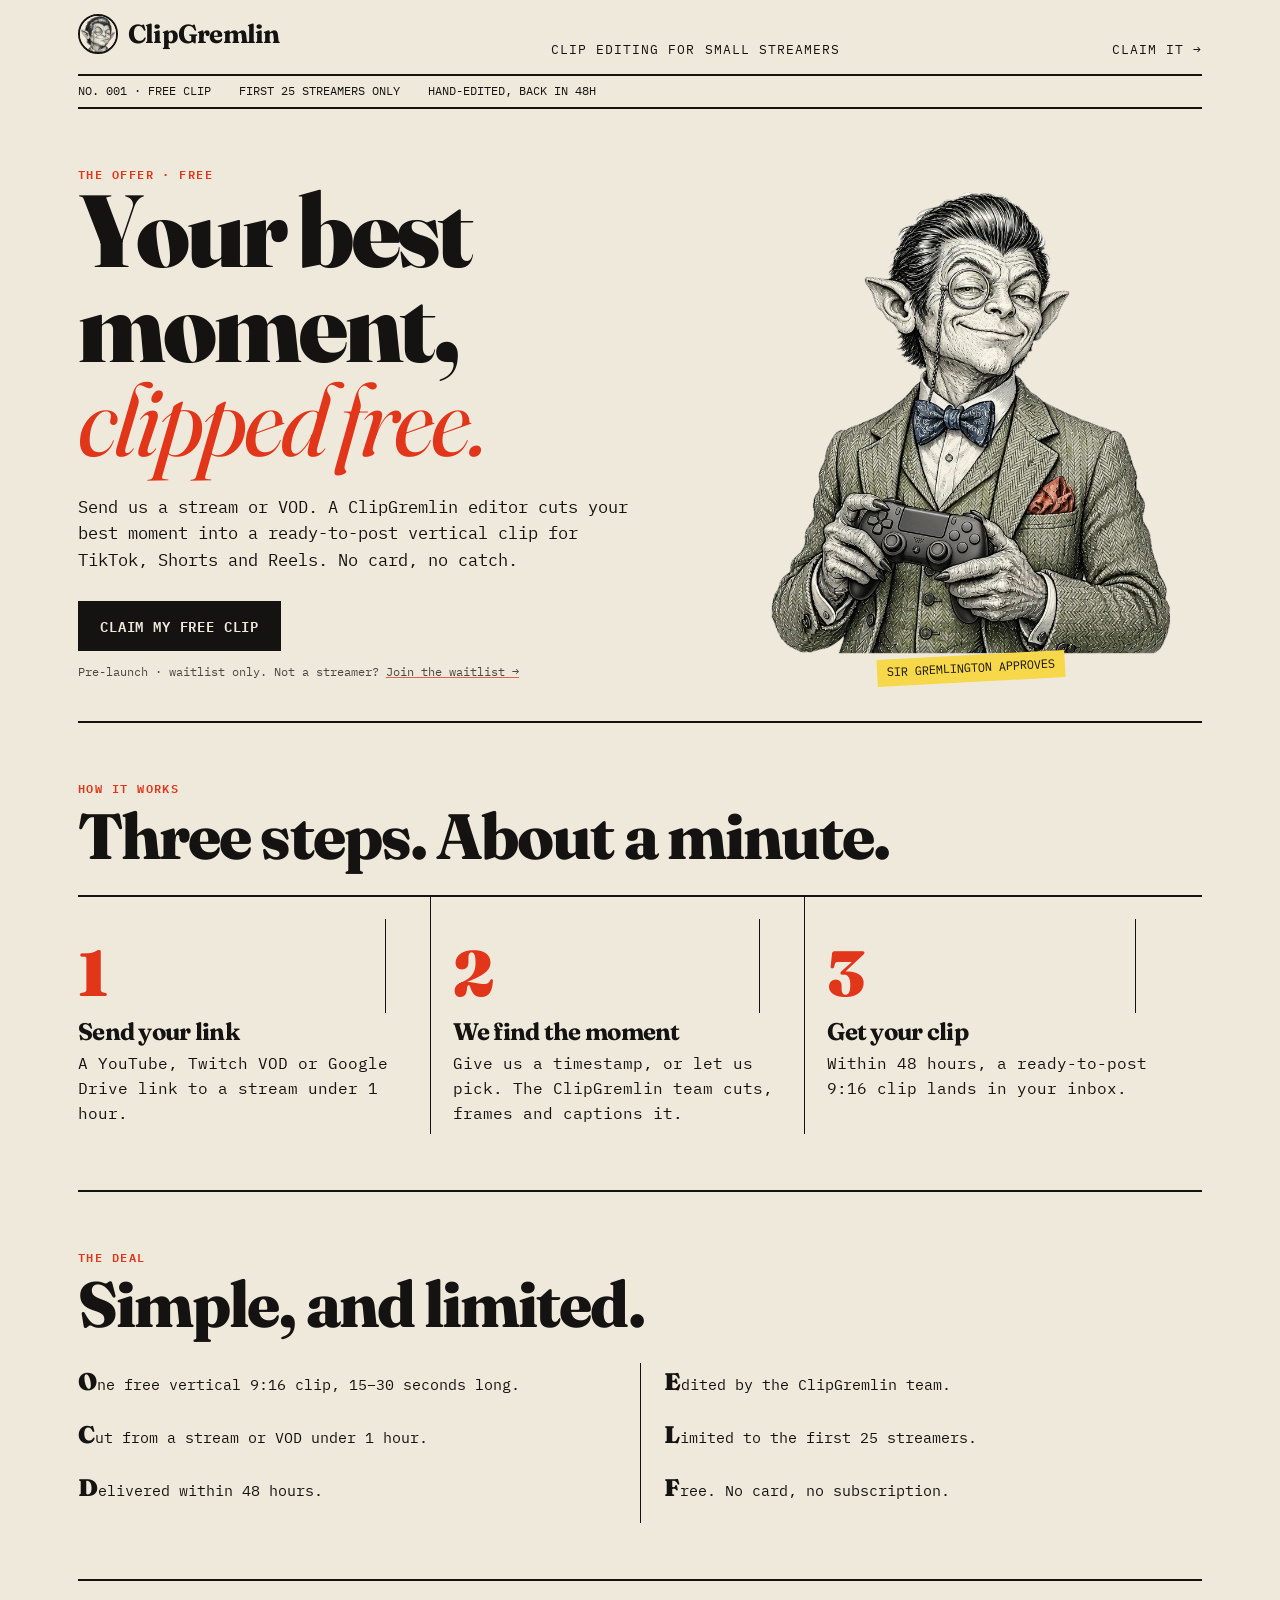
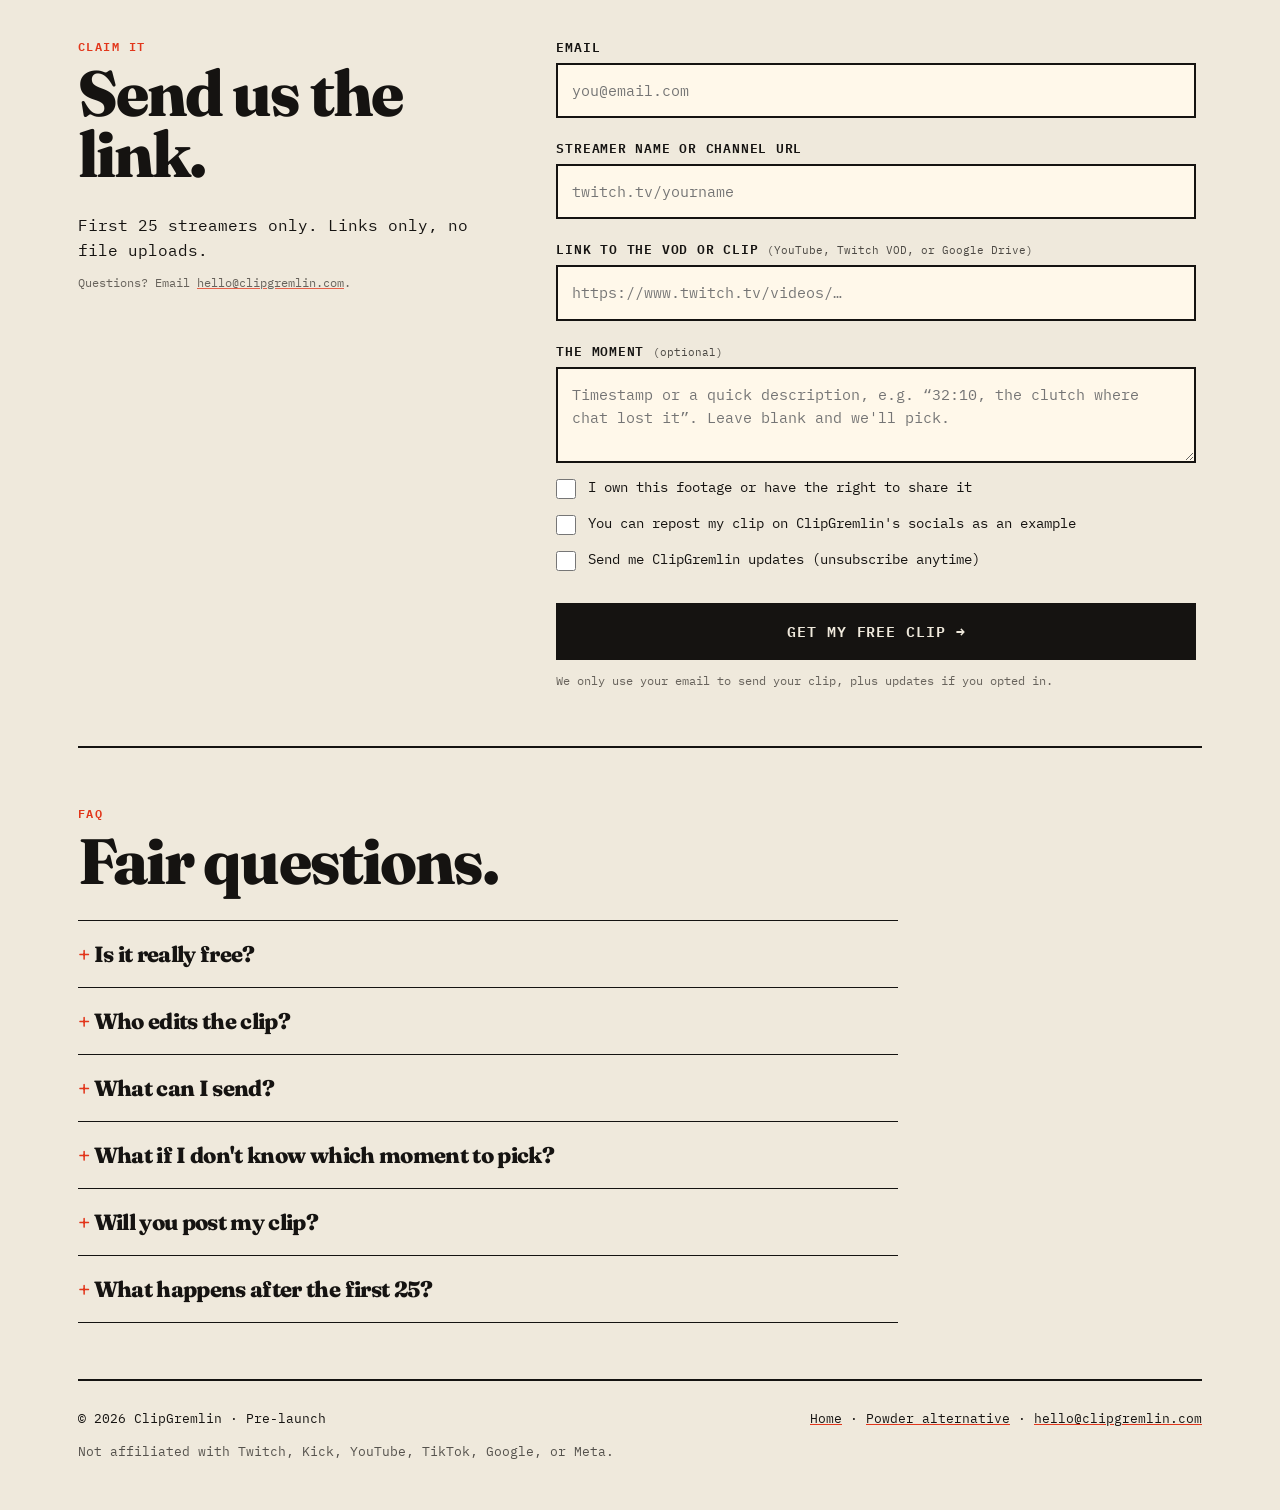
==== commit d2ed64e2: "Restyle /free-clip/ to zine design with Sir G mark; set clip length to 15–30s on /free-clip/ and hom" ====
--- a/free-clip/index.html
+++ b/free-clip/index.html
@@ -1,6 +1,6 @@
 <!DOCTYPE html><html lang="en"><head><meta charset="utf-8"><meta name="viewport" content="width=device-width,initial-scale=1">
 <title>Free Clip for Streamers: Get Your Best Moment Clipped Free | ClipGremlin</title>
-<meta name="description" content="Small streamer? Send us a stream or VOD under 1 hour and the ClipGremlin team will cut your best moment into a free 20–60 second vertical clip, delivered within 48 hours. First 25 streamers only.">
+<meta name="description" content="Small streamer? Send us a stream or VOD under 1 hour and the ClipGremlin team will cut your best moment into a free 15–30 second vertical clip, delivered within 48 hours. First 25 streamers only.">
 <link rel="canonical" href="https://clipgremlin.com/free-clip/">
 <meta name="robots" content="index,follow">
 <meta name="theme-color" content="#efe9dc">
@@ -13,72 +13,98 @@
 <meta name="twitter:title" content="Get your best moment clipped, free">
 <meta name="twitter:description" content="One free 9:16 clip from your stream, delivered within 48 hours. First 25 streamers only.">
 <meta name="twitter:image" content="https://clipgremlin.com/og-image.png">
+<link rel="preconnect" href="https://fonts.googleapis.com"><link href="https://fonts.googleapis.com/css2?family=Fraunces:ital,opsz,wght@0,9..144,400;0,9..144,800;0,9..144,900;1,9..144,400&family=Great+Vibes&family=IBM+Plex+Mono:wght@400;600&display=swap" rel="stylesheet"><link rel="stylesheet" href="/zine.css">
 <style>
-:root{--bg:#efe9dc;--card:#FFFDF7;--line:#C9B99B;--txt:#243044;--mut:#6F7566;--g:#8FAE5A;--p:#1E3A6B;--navy:#1E3A6B;--navy2:#24457E;--sage:#8FAE5A;--olive:#5F8436;--taupe:#B8A88F;--tan:#D9BE94;--charcoal:#2B2F36;--alt:#E6E8D2}
-*{box-sizing:border-box;margin:0;padding:0}body{font-family:system-ui,-apple-system,Segoe UI,Roboto,sans-serif;background:var(--bg);color:var(--txt);line-height:1.6}
-a{color:var(--olive)}.wrap{max-width:1080px;margin:0 auto;padding:0 20px}section{padding:80px 0}
-nav{display:flex;justify-content:space-between;align-items:center;padding:20px 0}.logo{font-weight:900;font-size:1.4rem;letter-spacing:-.5px;color:var(--navy)}.logo span{color:var(--olive)}
-.btn{display:inline-block;background:linear-gradient(90deg,var(--sage),var(--olive));color:#FFFDF7;font-weight:800;padding:14px 26px;border-radius:12px;text-decoration:none;border:0;cursor:pointer;font-size:1rem}
-.btn:hover{filter:brightness(1.08);background:linear-gradient(90deg,var(--navy),var(--navy2));color:#FFFDF7}.ghost{background:#FFFDF7;border:1px solid var(--taupe);color:var(--navy)}
-.hero{text-align:center;padding:70px 0 90px;background:radial-gradient(ellipse at top,rgba(143,174,90,.38),transparent 60%),linear-gradient(180deg,#D9BE94,#efe9dc)}
-.tag{display:inline-block;border:1px solid var(--navy);color:var(--navy);background:rgba(255,253,247,.65);padding:4px 14px;border-radius:99px;font-size:.85rem;margin-bottom:22px}
-h1{font-size:clamp(2.2rem,6vw,4rem);line-height:1.08;font-weight:900;letter-spacing:-1.5px;color:var(--navy)}h1 em{font-style:normal;background:linear-gradient(90deg,var(--olive),var(--navy));-webkit-background-clip:text;background-clip:text;color:transparent}
-.sub{color:#4A5568;font-size:1.2rem;max-width:640px;margin:22px auto 34px}h2{font-size:clamp(1.7rem,4vw,2.5rem);font-weight:900;text-align:center;margin-bottom:12px;letter-spacing:-.5px;color:var(--navy)}
-.lead{text-align:center;color:var(--mut);max-width:620px;margin:0 auto 44px}.grid{display:grid;gap:18px;grid-template-columns:repeat(auto-fit,minmax(240px,1fr))}
-.card{background:var(--card);border:1px solid var(--line);border-radius:16px;padding:26px}.card h3{margin:8px 0 6px;font-size:1.1rem;color:var(--navy)}.card p{color:var(--mut);font-size:.95rem}.ic{font-size:1.8rem}
-.step{position:relative}.num{width:38px;height:38px;border-radius:10px;background:var(--navy);color:#FFFDF7;display:grid;place-items:center;font-weight:900}
-.plats{color:#4A5568;margin-top:26px;font-size:.9rem}.price{max-width:440px;margin:0 auto;text-align:center;border:2px solid var(--olive);box-shadow:0 0 60px rgba(143,174,90,.35)}
-.amt{font-size:3.6rem;font-weight:900;color:var(--navy)}.amt small{font-size:1rem;color:var(--mut)}.price ul{list-style:none;text-align:left;margin:22px 0}.price li{padding:6px 0;border-bottom:1px solid var(--line)}.price li:before{content:"✓ ";color:var(--olive);font-weight:900}
-details{background:var(--card);border:1px solid var(--line);border-radius:12px;padding:18px 22px;margin-bottom:12px;max-width:760px;margin-left:auto;margin-right:auto}summary{cursor:pointer;font-weight:700;color:var(--navy)}details p{color:var(--mut);margin-top:10px}
-form{display:flex;gap:10px;max-width:480px;margin:0 auto;flex-wrap:wrap;justify-content:center}input[type=email],select{flex:1;min-width:220px;padding:14px 16px;border-radius:12px;border:1px solid var(--taupe);background:#FFFDF7;color:var(--txt);font-size:1rem}select{appearance:none;background-image:linear-gradient(45deg,transparent 50%,var(--mut) 50%),linear-gradient(135deg,var(--mut) 50%,transparent 50%);background-position:calc(100% - 18px) calc(50% - 3px),calc(100% - 12px) calc(50% - 3px);background-size:6px 6px,6px 6px;background-repeat:no-repeat;padding-right:36px}
-.note{color:var(--mut);font-size:.85rem;margin-top:12px;text-align:center}.cta{background:linear-gradient(135deg,rgba(30,58,107,.16),rgba(143,174,90,.28));border-top:1px solid var(--line);border-bottom:1px solid var(--line)}
-footer{padding:40px 0;color:var(--mut);background:#EADFC8;text-align:center;font-size:.85rem}footer a{color:var(--navy)}.alt{background:var(--alt)}
-.logo{display:flex;align-items:center;gap:10px}.logo-mark{width:42px;height:42px;border-radius:50%;object-fit:cover;border:2px solid var(--navy);flex:none}.hero-mascot{display:block;width:min(680px,100%);height:auto;margin:38px auto 0;border-radius:20px;border:1px solid var(--taupe)}
-.clips{display:grid;gap:22px;grid-template-columns:repeat(3,1fr);max-width:900px;margin:0 auto}.clip{padding:12px;text-align:center}.clip video{display:block;width:100%;height:auto;aspect-ratio:9/16;border-radius:12px;background:var(--charcoal);object-fit:cover}.clip h3{margin:12px 0 2px}@media(max-width:700px){.clips{grid-template-columns:1fr;max-width:340px}}
+:root{--paper:#efe9dc;--ink:#151311;--red:#e2361b;--rule:2px solid var(--ink)}
+*{box-sizing:border-box;margin:0;padding:0}
+body{background:var(--paper);color:var(--ink);font:16px/1.55 "IBM Plex Mono",monospace}
+a{color:inherit}
+.wrap{max-width:1180px!important;margin:0 auto;padding:0 28px}
+.mast{border-bottom:var(--rule);display:flex;justify-content:space-between;align-items:baseline;padding:14px 0;font-size:13px;text-transform:uppercase;letter-spacing:.08em}
+.mast b{font-family:Fraunces,serif;font-size:26px;text-transform:none;letter-spacing:-.02em}
+.mast a{text-decoration:none}
+.logo{display:flex;align-items:center;gap:10px;text-decoration:none}.logo img{width:40px;height:40px;border-radius:50%;border:var(--rule);object-fit:cover}
+.issue{border-bottom:var(--rule);display:flex;gap:28px;padding:6px 0;font-size:12px;text-transform:uppercase}
+.hero{display:grid;grid-template-columns:1.35fr 1fr;gap:40px;padding:56px 0 40px;border-bottom:var(--rule);align-items:end}
+h1{font-family:Fraunces,serif;font-weight:900;font-size:clamp(54px,8vw,112px);line-height:.88;letter-spacing:-.045em}
+h1 em{font-style:italic;font-weight:400;color:var(--red)}
+.dek{font-size:17px;max-width:34em;margin:28px 0}
+.btn{display:inline-block;background:var(--ink);color:var(--paper);padding:14px 22px;text-decoration:none;font-weight:600;text-transform:uppercase;letter-spacing:.06em;font-size:14px;border:0;cursor:pointer;font-family:inherit}
+.btn:hover{background:var(--red)}
+.small{font-size:12px;margin-top:12px;opacity:.75}
+.tape{font-size:12px;text-transform:uppercase;background:#f7d84a;display:inline-block;padding:4px 10px;transform:rotate(-3deg)}
+.hero figure{justify-self:center;text-align:center}.hero figure img{width:100%;max-width:400px;display:block}
+.sig{font-family:"Great Vibes",cursive;font-size:40px;line-height:1;margin-top:-6px}
+.sec{padding:56px 0;border-bottom:var(--rule)}
+.kicker{font-size:12px;text-transform:uppercase;letter-spacing:.12em;color:var(--red);font-weight:600}
+h2{font-family:Fraunces,serif;font-weight:800;font-size:clamp(36px,5vw,64px);line-height:.95;letter-spacing:-.03em;margin:8px 0 28px}
+.steps{display:grid;grid-template-columns:repeat(3,1fr);border-top:var(--rule)}
+.steps div{padding:22px 22px 8px 0;border-right:1px solid var(--ink);margin-right:22px}
+.steps div:last-child{border:0}
+.steps .n{font-family:Fraunces,serif;font-size:64px;font-weight:900;color:var(--red);line-height:1}
+.steps h3{font-family:Fraunces,serif;font-size:24px;line-height:1.1;margin:6px 0 6px}
+.rules{columns:2;column-gap:48px;column-rule:1px solid var(--ink);font-size:15px}
+.rules p{break-inside:avoid;margin-bottom:16px}
+.rules p::first-letter{font-family:Fraunces,serif;font-weight:900;font-size:1.6em}
+.claim{display:grid;grid-template-columns:.8fr 1.2fr;gap:48px}
+.fc-form{display:block;max-width:640px;text-align:left;border:0}
+.fc-form label.f{display:block;font-weight:600;text-transform:uppercase;letter-spacing:.06em;font-size:13px;margin:20px 0 6px}.fc-form label.f:first-of-type{margin-top:0}.fc-form label.f small{font-weight:400;text-transform:none;letter-spacing:0;opacity:.75}
+.fc-form input[type=email],.fc-form input[type=text],.fc-form input[type=url],.fc-form textarea{display:block;width:100%;padding:14px;font:inherit;font-size:15px;background:#fff8ea;border:var(--rule);border-radius:0;color:var(--ink)}
+.fc-form textarea{min-height:96px;resize:vertical}
+.fc-form input:focus,.fc-form textarea:focus{outline:3px solid var(--red);outline-offset:0}
+.chk{display:flex;gap:12px;align-items:flex-start;margin:14px 0;font-size:14px;cursor:pointer}.chk input{width:20px;height:20px;flex:none;margin-top:2px;accent-color:var(--ink)}
+.fc-form .btn{width:100%;margin-top:18px;padding:16px;font-size:15px!important}
+.fc-err{display:none;color:var(--red);font-weight:600;margin-top:12px}
+.thanks{display:none;max-width:640px;border:var(--rule);padding:28px;background:#fff8ea}.thanks h3{font-family:Fraunces,serif;font-size:30px;line-height:1.05;margin-bottom:8px}
+.hp{position:absolute;left:-9999px}
+.note{font-size:12px;margin-top:12px;opacity:.75}
+details{border:0!important;border-top:1px solid var(--ink)!important;background:none!important;padding:16px 0!important;max-width:820px}
+details:last-child{border-bottom:1px solid var(--ink)!important}
+summary{cursor:pointer;font-family:Fraunces,serif;font-weight:800;font-size:22px;letter-spacing:-.02em;list-style:none}summary::-webkit-details-marker{display:none}summary:before{content:"+ ";color:var(--red)}details[open] summary:before{content:"– "}
+details p{margin-top:8px;max-width:40em}
+.foot{padding:28px 0 48px;display:flex;justify-content:space-between;font-size:13px;flex-wrap:wrap;gap:12px;border:0!important}
+@media(max-width:820px){body{font-size:15px}.mast{flex-wrap:wrap;gap:4px 12px;font-size:11px}.mast span{order:3;width:100%}.logo img{width:32px;height:32px}.issue{gap:14px;font-size:11px}.issue span:nth-child(n+3){display:none}.hero{grid-template-columns:1fr;gap:20px;padding:40px 0 32px}.hero figure img{max-width:280px}.dek{font-size:15px}.steps{grid-template-columns:1fr}.steps div{border:0;border-bottom:1px solid var(--ink);margin:0}.rules{columns:1}.claim{grid-template-columns:1fr;gap:8px}summary{font-size:19px}}
+</style></head><body>
+<div class="wrap">
+<header class="mast"><a class="logo" href="/"><b class="logo"><img src="/img/mark-96.png" alt="" width="40" height="40">ClipGremlin</b></a><span>Clip editing for small streamers</span><a href="#claim">Claim it →</a></header>
+<div class="issue"><span>No. 001 · Free clip</span><span>First 25 streamers only</span><span>Hand-edited, back in 48h</span></div>
 
-.fc-hero{padding:24px 0 56px}.fc-hero h1{margin-top:28px}.fc-hero .sub{margin-bottom:26px}
-.fc-mascot{display:block;width:min(420px,88%);height:auto;margin:30px auto 0;border-radius:18px;border:1px solid var(--taupe)}
-section{padding:56px 0}
-.terms{max-width:560px;margin:0 auto}.terms ul{list-style:none;margin:6px 0 0}.terms li{padding:9px 0;border-bottom:1px solid var(--line)}.terms li:last-child{border-bottom:0}.terms li:before{content:"✓ ";color:var(--olive);font-weight:900}
-.fc-form{display:block;max-width:560px;margin:0 auto;text-align:left}
-.fc-form label.f{display:block;font-weight:700;color:var(--navy);margin:18px 0 6px}.fc-form label.f small{font-weight:400;color:var(--mut)}
-.fc-form input[type=email],.fc-form input[type=text],.fc-form input[type=url],.fc-form textarea{display:block;width:100%;min-width:0;padding:14px 16px;border-radius:12px;border:1px solid var(--taupe);background:#FFFDF7;color:var(--txt);font-size:1rem;font-family:inherit}
-.fc-form textarea{min-height:88px;resize:vertical}
-.fc-form input:focus,.fc-form textarea:focus{outline:2px solid var(--sage);outline-offset:1px}
-.chk{display:flex;gap:12px;align-items:flex-start;margin:14px 0;color:var(--txt);font-size:.98rem;cursor:pointer}.chk input{width:22px;height:22px;flex:none;margin-top:2px;accent-color:var(--olive)}
-.fc-form .btn{width:100%;margin-top:22px;font-size:1.1rem;padding:16px}
-.fc-err{display:none;color:#A33B2B;font-weight:700;margin-top:12px;text-align:center}
-.thanks{display:none;max-width:560px;margin:0 auto;text-align:center}.thanks h3{font-size:1.5rem;color:var(--navy);margin:8px 0}
-.hp{position:absolute;left:-9999px}
-.navcta{white-space:nowrap}
-@media(max-width:600px){.navcta{padding:12px 18px}section{padding:44px 0}.fc-hero{padding-bottom:40px}.fc-hero h1{margin-top:18px}.card{padding:20px}}
-</style><link rel="preconnect" href="https://fonts.googleapis.com"><link href="https://fonts.googleapis.com/css2?family=Fraunces:ital,opsz,wght@0,9..144,800;0,9..144,900;1,9..144,400&family=IBM+Plex+Mono:wght@400;600&display=swap" rel="stylesheet"><link rel="stylesheet" href="/zine.css"></head><body>
-<header class="hero fc-hero"><div class="wrap">
-<nav><a class="logo" href="/" style="color:inherit;text-decoration:none"><img class="logo-mark" src="/assets/mascot-avatar.jpg" alt="Sir Gremlington" width="42" height="42">Clip<span>Gremlin</span></a><a class="btn ghost navcta" href="#claim">Free clip</a></nav>
-<div class="tag">Free · First 25 streamers only</div>
-<h1>Get your best moment<br><em>clipped, free.</em></h1>
-<p class="sub">Send us a stream or VOD and the ClipGremlin team will cut your best moment into a ready-to-post vertical clip for TikTok, Shorts, and Reels. No card, no catch.</p>
-<a class="btn" href="#claim">Claim my free clip →</a>
-<img class="fc-mascot" src="/assets/mascot-full.jpg" alt="Sir Gremlington, the ClipGremlin mascot: an ink-drawn gremlin in a tweed suit holding a controller" width="1280" height="720" decoding="async">
-</div></header>
+<section class="hero">
+<div>
+<p class="kicker">The offer · free</p>
+<h1>Your best moment, <em>clipped free.</em></h1>
+<p class="dek">Send us a stream or VOD. A ClipGremlin editor cuts your best moment into a ready-to-post vertical clip for TikTok, Shorts and Reels. No card, no catch.</p>
+<a class="btn" href="#claim">Claim my free clip</a>
+<p class="small">Pre-launch · waitlist only. Not a streamer? <a href="/#waitlist">Join the waitlist →</a></p>
+</div>
+<figure><img src="/img/sir-g.webp" alt="Sir Gremlington, an ink-drawn gremlin in a tweed suit holding a controller" decoding="async"><span class="tape">Sir Gremlington approves</span></figure>
+</section>
 
-<section class="alt"><div class="wrap"><h2>How it works</h2><p class="lead">Three steps. About a minute of your time.</p><div class="grid">
-<div class="card step"><div class="num">1</div><h3>Send your link</h3><p>Drop a YouTube, Twitch VOD, or Google Drive link to a stream under 1 hour.</p></div>
-<div class="card step"><div class="num">2</div><h3>We find the moment</h3><p>Tell us the timestamp, or let us pick. The ClipGremlin team cuts, frames, and captions it.</p></div>
-<div class="card step"><div class="num">3</div><h3>Get your clip</h3><p>Within 48 hours, a ready-to-post 9:16 clip lands in your inbox.</p></div>
-</div></div></section>
+<section class="sec">
+<p class="kicker">How it works</p><h2>Three steps. About a minute.</h2>
+<div class="steps">
+<div><div class="n">1</div><h3>Send your link</h3><p>A YouTube, Twitch VOD or Google Drive link to a stream under 1 hour.</p></div>
+<div><div class="n">2</div><h3>We find the moment</h3><p>Give us a timestamp, or let us pick. The ClipGremlin team cuts, frames and captions it.</p></div>
+<div><div class="n">3</div><h3>Get your clip</h3><p>Within 48 hours, a ready-to-post 9:16 clip lands in your inbox.</p></div>
+</div>
+</section>
 
-<section><div class="wrap"><h2>The deal</h2><p class="lead">Simple and limited, so every clip gets real attention.</p>
-<div class="card terms"><ul>
-<li>One free vertical 9:16 clip, 20 to 60 seconds long</li>
-<li>Cut from a stream or VOD under 1 hour</li>
-<li>Delivered within 48 hours</li>
-<li>Edited by the ClipGremlin team</li>
-<li>Limited to the first 25 streamers</li>
-<li>Free. No card, no subscription</li>
-</ul></div></div></section>
+<section class="sec">
+<p class="kicker">The deal</p><h2>Simple, and limited.</h2>
+<div class="rules">
+<p>One free vertical 9:16 clip, 15–30 seconds long.</p>
+<p>Cut from a stream or VOD under 1 hour.</p>
+<p>Delivered within 48 hours.</p>
+<p>Edited by the ClipGremlin team.</p>
+<p>Limited to the first 25 streamers.</p>
+<p>Free. No card, no subscription.</p>
+</div>
+</section>
 
-<section class="cta" id="claim"><div class="wrap"><h2>Claim your free clip</h2><p class="lead">First 25 streamers only. Links only, no file uploads.</p>
+<section class="sec" id="claim">
+<div class="claim">
+<div><p class="kicker">Claim it</p><h2>Send us the link.</h2><p>First 25 streamers only. Links only, no file uploads.</p><p class="note">Questions? Email <a href="mailto:hello@clipgremlin.com">hello@clipgremlin.com</a>.</p></div>
+<div>
 <form class="fc-form" id="free-clip-form" action="https://formspree.io/f/meaevkgp" method="POST">
 <input type="hidden" name="_subject" value="FREE CLIP request">
 <input type="hidden" name="source" value="free-clip-promo">
@@ -109,20 +135,22 @@
 <p class="fc-err" id="fc-err" role="alert">Something went wrong. Please try again, or DM us on X @ClipGremlinHQ.</p>
 <p class="note">We only use your email to send your clip, plus updates if you opted in.</p>
 </form>
-<div class="card thanks" id="fc-thanks" role="status" aria-live="polite" tabindex="-1"><div class="ic">🎬</div><h3>Got it! We'll send your clip within 48 hours.</h3><p class="note">Keep an eye on your inbox (and your spam folder, just in case).</p></div>
-<p class="note">Questions? Email us at <a href="mailto:hello@clipgremlin.com">hello@clipgremlin.com</a>.</p>
-</div></section>
+<div class="card thanks" id="fc-thanks" role="status" aria-live="polite" tabindex="-1"><h3>Got it! We'll send your clip within 48 hours.</h3><p class="note">Keep an eye on your inbox (and your spam folder, just in case).</p></div>
+</div></div>
+</section>
 
-<section><div class="wrap"><h2>FAQ</h2><div style="margin-top:28px">
+<section class="sec">
+<p class="kicker">FAQ</p><h2>Fair questions.</h2>
 <details><summary>Is it really free?</summary><p>Yes. No card, no subscription, nothing to cancel. It's one clip so you can see the kind of edits we make.</p></details>
-<details><summary>Who edits the clip?</summary><p>The ClipGremlin team edits every free clip. ClipGremlin's automatic clipping isn't live yet (we're waitlist only), so this is a hand-made preview of the style we're building.</p></details>
-<details><summary>What can I send?</summary><p>A YouTube, Twitch VOD, or Google Drive link to a stream or VOD under 1 hour. Make sure the link is public or viewable by anyone with the link. We don't take file uploads.</p></details>
+<details><summary>Who edits the clip?</summary><p>The ClipGremlin team edits every free clip by hand. ClipGremlin is pre-launch (waitlist only), so this is a preview of the style we're building.</p></details>
+<details><summary>What can I send?</summary><p>A YouTube, Twitch VOD or Google Drive link to a stream or VOD under 1 hour. Make sure the link is public or viewable by anyone with the link. We don't take file uploads.</p></details>
 <details><summary>What if I don't know which moment to pick?</summary><p>Leave the moment field blank and we'll find the best one for you.</p></details>
 <details><summary>Will you post my clip?</summary><p>Only if you tick the repost box. Either way, the clip is yours to post wherever you like.</p></details>
 <details><summary>What happens after the first 25?</summary><p>The offer closes. You can still <a href="/#waitlist">join the waitlist</a> to hear when ClipGremlin launches.</p></details>
-</div></div></section>
+</section>
 
-<footer><a href="/">Home</a> · <a href="/powder-alternative/">Powder alternative</a> · <a href="mailto:hello@clipgremlin.com">hello@clipgremlin.com</a> · © 2026 ClipGremlin · Not affiliated with Twitch, Kick, YouTube, TikTok, Google, or Meta.</footer>
+<footer class="foot"><span>© 2026 ClipGremlin · Pre-launch</span><span><a href="/">Home</a> · <a href="/powder-alternative/">Powder alternative</a> · <a href="mailto:hello@clipgremlin.com">hello@clipgremlin.com</a></span><span style="width:100%;opacity:.7">Not affiliated with Twitch, Kick, YouTube, TikTok, Google, or Meta.</span></footer>
+</div>
 <script>
 (function(){
   var q=new URLSearchParams(location.search);
